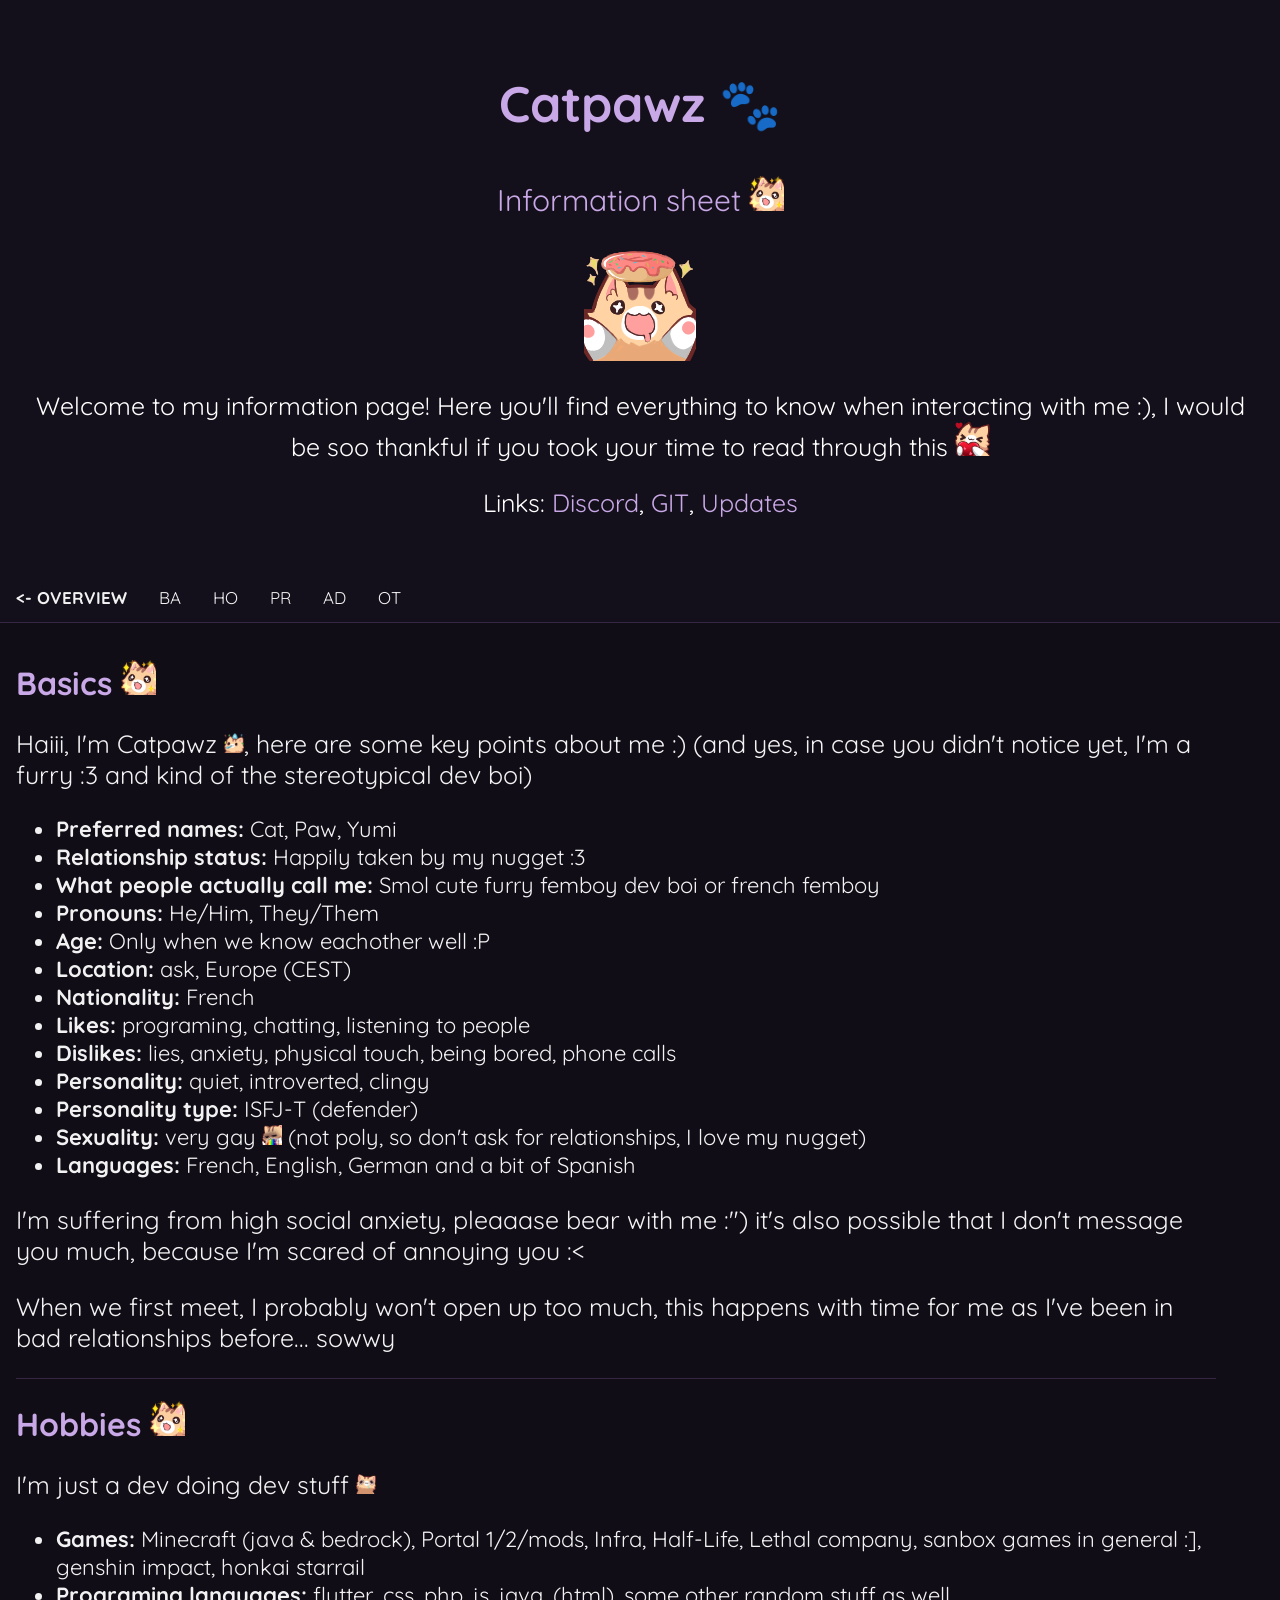
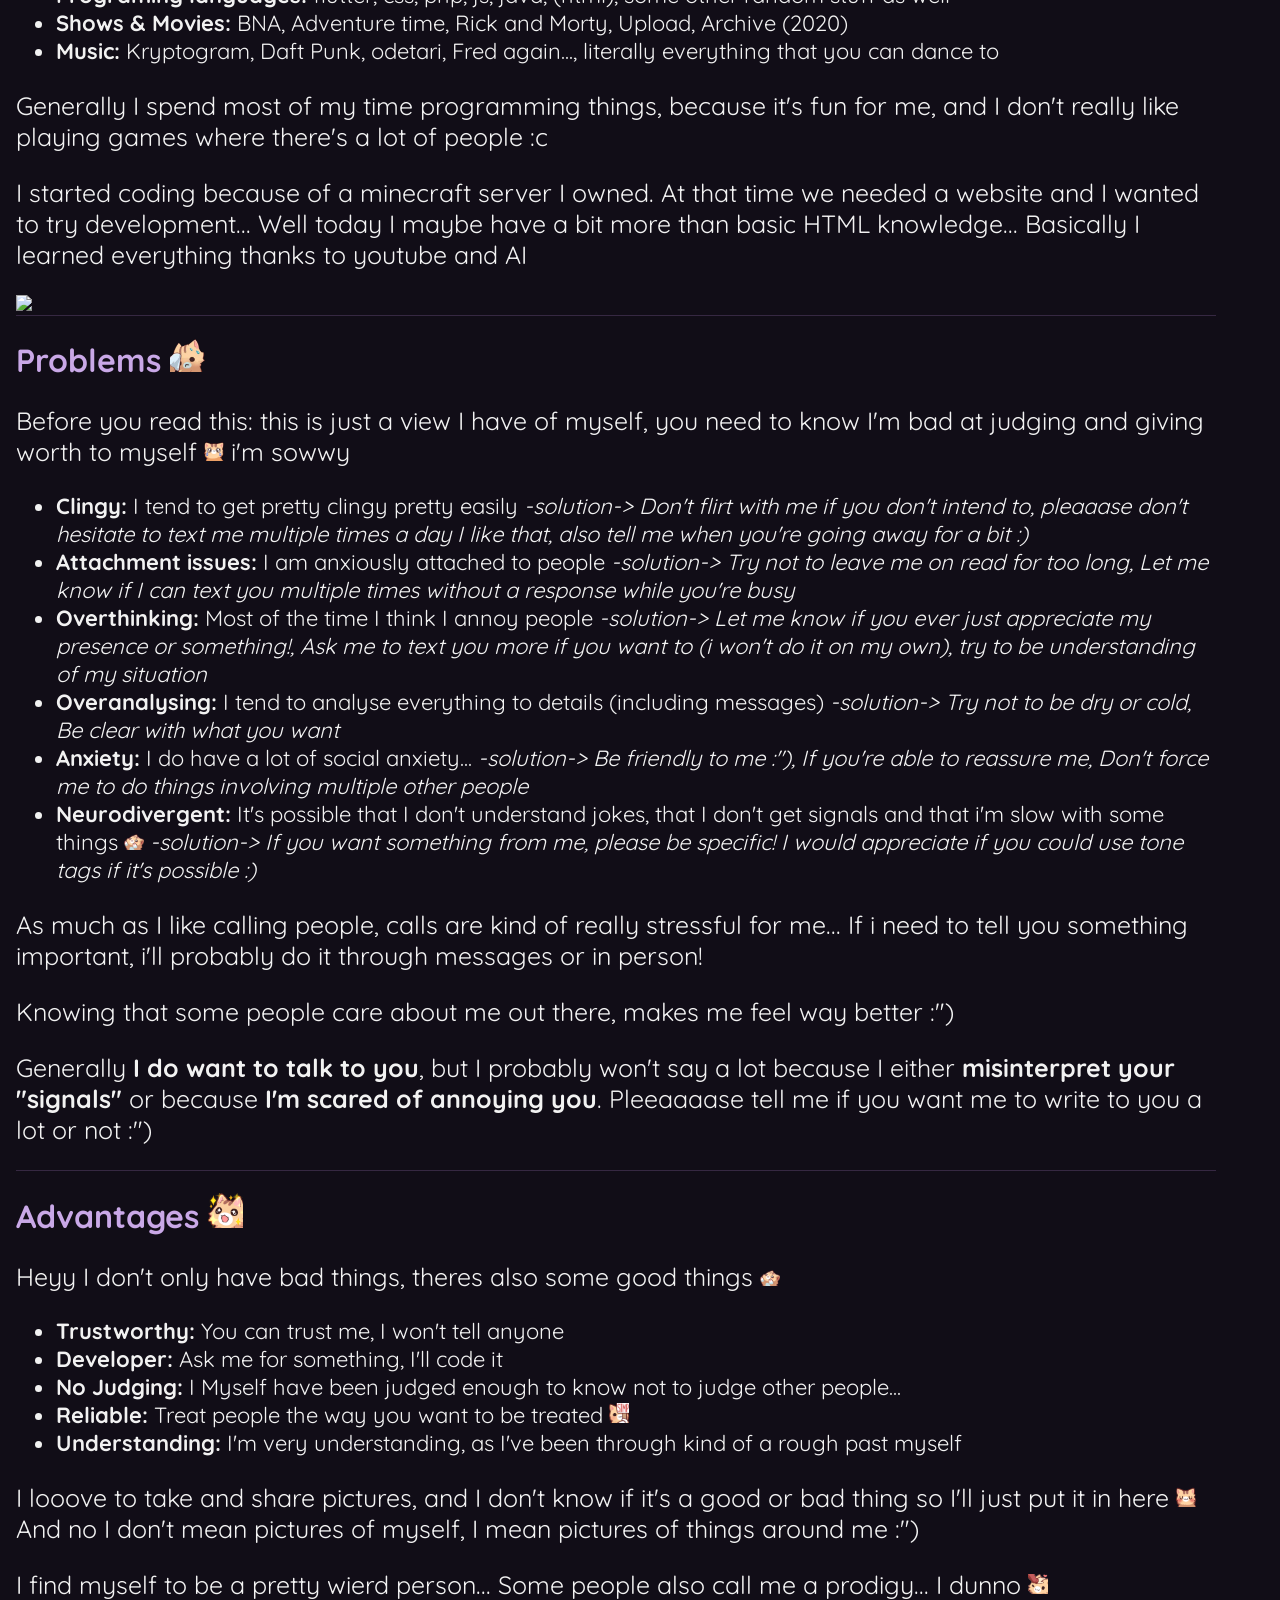
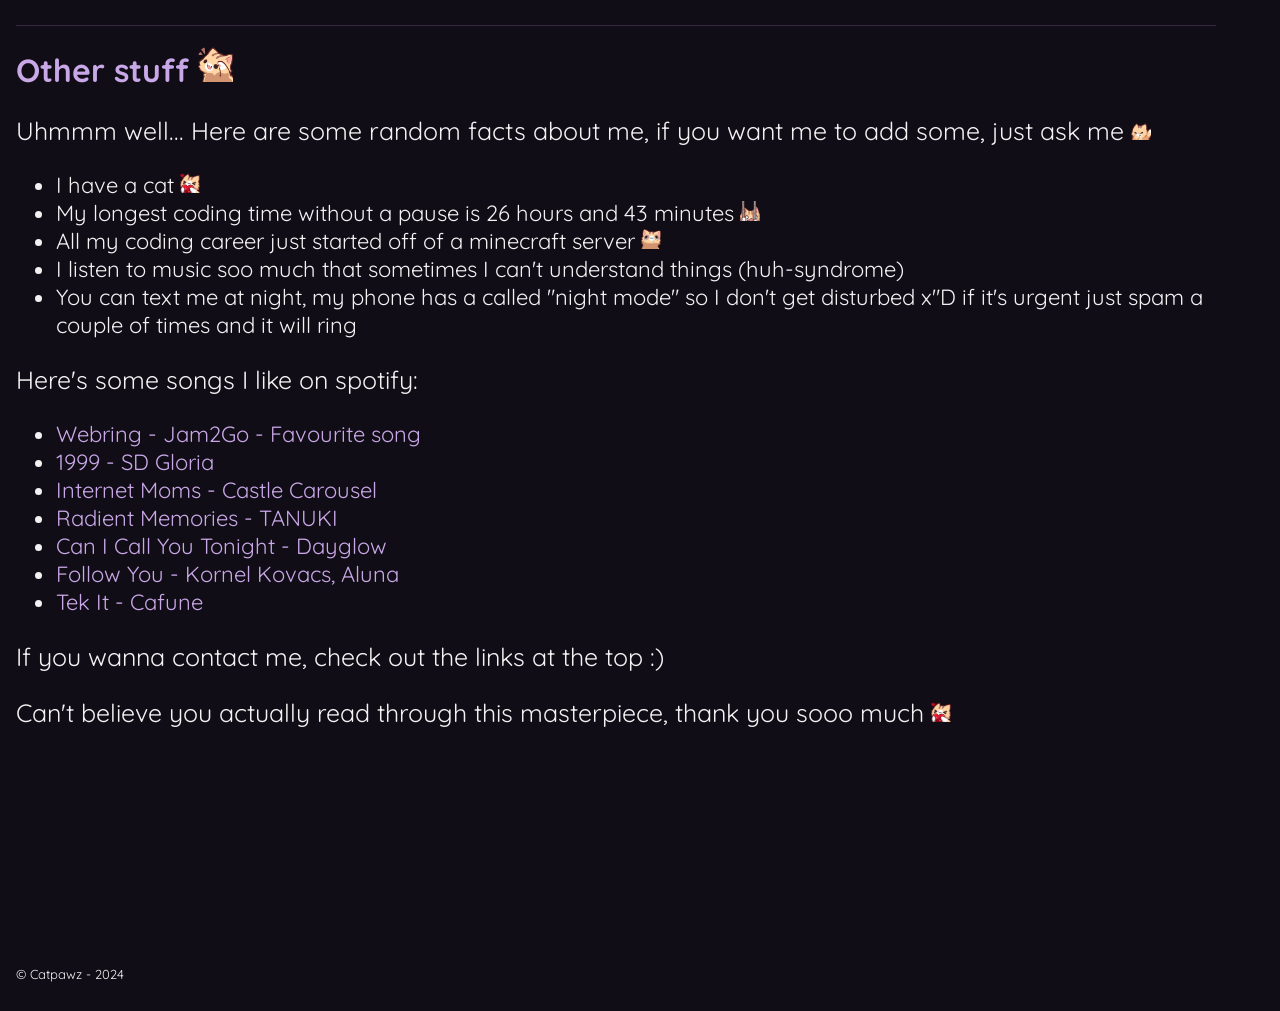
==== info/index.html @ c78742c1 "Updated Ko-FI links so that the donations work again" ====
<!--
                                                                                            
  ,ad8888ba,                                                                                
 d8"'    `"8b                ,d                                                             
d8'                          88                                                             
88             ,adPPYYba,  MM88MMM  8b,dPPYba,   ,adPPYYba,  8b      db      d8  888888888  
88             ""     `Y8    88     88P'    "8a  ""     `Y8  `8b    d88b    d8'       a8P"  
Y8,            ,adPPPPP88    88     88       d8  ,adPPPPP88   `8b  d8'`8b  d8'     ,d8P'    
 Y8a.    .a8P  88,    ,88    88,    88b,   ,a8"  88,    ,88    `8bd8'  `8bd8'    ,d8"       
  `"Y8888Y"'   `"8bbdP"Y8    "Y888  88`YbbdP"'   `"8bbdP"Y8      YP      YP      888888888  
                                    88                                                      
                                    88          

⠀⠀⠀⠀⠀⠀⠀⠙⣿⣷⣄⠀⠀⠀⠀⠀⠀⠀⠀⠀⠀⠀⠀⠀⠀⠀⠀⠀⠀⠀⠀⠀⠀⠀⠀⠀⠀⠀⠀⠀⠀⠀
⠀⠀⠀⠀⠀⠀⠀⠀⢺⣿⣿⡆⠀⠀⠀⠀⠀⠀⡀⠀⠀⠀⠀⠀⠀⠀⠀⠀⠀⠀⠀⠀⠀⠀⠀⠀⠀⠀⠀⠀⠀⠀
⠀⠀⠀⠀⠀⠀⠀⠀⢸⣿⣿⡇⠀⠀⠀⠀⠀⠀⣾⢡⠀⠀⠀⠀⠀⠀⠀⠀⠀⠀⠀⢢⡀⠀⠀⠀⠀⠀⠀⠀⠀⠀
⠀⠀⠀⠀⠀⠀⠀⠀⠈⣿⣿⣷⡦⠀⠀⠀⠀⢰⣿⣿⣷⠀⠀⠀⠀⠀⠀⠀⠀⠃⣠⣾⡇⠀⠀⠀⠀⠀⠀⠀⠀⠀ MROWWWWWWWWWWWWWWWWWw
⠀⠀⠀⠀⠀⠀⠀⠀⠀⢻⣿⣿⣿⣆⠀⠀⠀⣾⣿⣿⣿⣷⠄⠀⠰⠤⣀⠀⠀⣴⣿⣿⡇⠀⠀⠀⠀⠀⠀⠀⠀⠀
⠀⠀⠀⠀⠀⠀⠀⠀⠃⢺⣿⣿⣿⣿⡄⠀⠀⣿⣿⢿⣿⣿⣦⣦⣦⣶⣼⣭⣼⣿⣿⣿⠇⠀⠀⠀⠀⠀⠀⠀⠀⠀
⠀⠀⠀⠀⠀⠀⠀⠀⠀⠈⢿⣿⣿⣿⣷⡆⠂⣿⣿⣞⣿⣿⣿⣿⣿⣿⣿⣿⣿⣿⣿⣿⡄⠀⠀⠀⠀⠀⠀⠀⠀⠀
⠀⠀⠀⠀⠀⠀⠀⠀⠀⠈⢙⣿⣿⣿⣿⣷⠸⣿⣿⣿⣿⣿⣿⠟⠻⣿⣿⣿⣿⡿⣿⣿⣷⠀⠀⠀⠀⠀⠀⠀⠀⠀
⠀⠀⠀⠀⠀⠀⠀⠀⠀⠀⠄⢿⣿⣿⣿⣿⡄⣿⣿⣿⣿⣿⣿⡀⢀⣿⣿⣿⣿⠀⢸⣿⣿⠅⠀⠀⠀⠀⠀⠀⠀⠀
⠀⠀⠀⠀⠀⠀⠀⠀⠀⠀⠀⠸⣿⣿⣿⣿⣇⣿⣿⣿⣿⣿⣿⣿⣿⣿⣿⣿⣿⣿⣿⣿⣿⠁⠀⠀⠀⠀⠀⠀⠀⠀
⠀⠀⠀⠀⠀⠀⠀⠀⠀⠀⠠⢐⣿⣿⣿⣿⣿⣿⣿⣿⣿⣿⣿⣿⣿⣿⣿⣿⣿⣿⣿⣿⡿⠀⠀⠀⠀⠀⠀⠀⠀⠀
⠀⠀⠀⠀⠀⠀⠀⠀⠀⣀⣤⣿⣿⣿⣿⣿⣿⣿⣿⣿⣿⣿⣿⣿⣿⣿⣿⣿⣿⣿⣿⠟⠁⠀⠀⠀⠀⠀⠀⠀⠀⠀
⠀⠀⠀⠀⠀⠀⠀⢀⣴⣾⣿⣿⣿⣿⣿⣿⣿⣿⣿⣿⣿⣿⣿⣿⣿⣿⣿⣿⣿⣿⣿⠀⠀⠀⠀⠀⠀⠀⠀⠀⠀⠀
⠀⠀⠀⠀⠀⡀⣠⣾⣾⣿⣿⣿⣿⣿⣿⣿⣿⣿⣿⣿⣿⣿⣿⣿⣿⣿⣿⣿⣿⣿⣿⡔⠀⠀⠀⠀⠀⠀⠀⠀⠀⠀
⠀⠀⠀⠀⠀⢁⣿⣿⣿⣿⣿⣿⣿⣿⣿⣿⣿⣿⣿⣿⣿⣿⣿⣿⣿⣿⣿⣿⣿⣿⣿⣿⣄⠀⠀⠀⠀⠀⠀⠀⠀⠀
⠀⠀⠀⠀⠠⢸⣿⣿⣿⣿⣿⣿⣿⣿⣿⣿⣿⣿⣿⣿⣿⣿⣿⣿⣿⣿⣿⣿⣿⣿⣿⣿⣿⣄⠀⠀⠀⠀⠀⠀⠀⠀
⠀⠀⠀⠀⣀⣶⣿⣿⣿⣿⣿⣿⣿⣿⣿⣿⣿⣿⣿⣿⣿⣿⣿⣿⣿⣿⣿⣿⣿⣿⣿⣿⣿⣿⡄⠀⠀⠀⠀⠀⠀⠀
⠀⠀⠀⠀⣻⣿⣿⣿⣿⣿⡟⠋⠙⣿⣿⣿⣿⣿⣿⣿⣿⣿⣿⣿⣿⣿⡿⠙⢿⣿⣿⣿⣿⣿⣿⣄⠀⠀⠀⠀⠀⠀
⠀⠀⠀⣿⣿⣿⣿⣿⡿⠋⠀⠀⠀⢿⣿⣿⣿⣿⣿⣿⠿⢿⡿⠛⠋⠁⠀⠀⠈⠻⣿⣿⣿⣿⣿⣿⣅⠀⠀⠀⠀⠀
⠀⠀⠀⣿⣿⣿⣿⡟⠃⠀⠀⠀⠀⢸⣿⣿⣿⣿⣿⣿⡄⠀⠀⠀⠀⠀⠀⠀⠀⠀⠙⢻⣿⣿⣿⣿⣿⣤⡀⠀⠀⠀
⠀⠜⢠⣿⣿⣿⣿⠀⠀⠀⠀⠀⠀⠀⢿⣿⣿⣿⣿⣿⣗⠀⠀⠀⠀⠀⠀⠀⠀⠀⠀⠀⢻⣿⣿⣿⣿⣿⣦⠄⣠⠀
⠠⢸⣿⣿⣿⣿⣿⠀⠀⠀⠀⠀⠀⠀⢸⣿⣿⣿⣿⣿⣿⢀⠀⠀⠀⠀⠀⠀⠀⠀⠀⠀⠀⠘⣿⣿⣿⣿⣿⣿⣿⣿
⠀⠛⣿⣿⣿⡿⠏⠀⠀⠀⠀⠀⠀⢳⣾⣿⣿⣿⣿⣿⣿⡶⠀⠀⠀⠀⠀⠀⠀⠀⠀⠀⠀⠀⠀⣿⣿⣿⣿⣿⣿⣿
⠀⢨⠀⠉⠉⠀⠀⠀⠀⠀⠀⠀⠀⠙⣿⣿⡿⡿⠿⠛⠙⠁⠀⠀⠀⠀⠀⠀⠀⠀⠀⠀⠀⠀⠀⠹⠏⠉⠻⠿⠟⠁
⠀⠀⠀⠀⠀⠀⠀⠀⠀⠀⠀⠀⠀⠀⠀⠈⠀⠀⠀⠀⠀⠀⠀⠀⠀⠀⠀⠀⠀⠀⠀⠀⠀⠀⠀⠀⠀⠀⠀⠀⠀⠀              
            CODED WITH LOVE AND A LOT OF TIME FROM CATPAWZ
            
-->
<!DOCTYPE html>
<html lang="en">

<head>
    <title>Catpawz | INFO</title>
    <link rel="preconnect" href="https://fonts.googleapis.com">
    <link rel="preconnect" href="https://fonts.gstatic.com" crossorigin>
    <link href="https://fonts.googleapis.com/css2?family=Quicksand:wght@300..700&display=swap" rel="stylesheet">
    <link rel="stylesheet" href="style.css" type="text/css">
    <link rel="icon" href="nekopack/neko_donut.png">
    <meta charset="utf-8">
    <meta name="viewport" content="width=device-width, initial-scale=1.0">

    <meta name="description"
    content="Welcome to my information page! Here you'll find everything to know when interacting
    with me :)">
    <meta name="author" content="Catpawz">
    <meta content="#A443D1" data-react-helmet="true" name="theme-color">
    <meta property="og:image" content="https://info.catpawz.eu/nekopack/neko_donut.png">
  
</head>

<body>
    <div class="header">
        <h2 style="font-size: 50px;color: #c9a8e7;">Catpawz 🐾</h2>
        <p style="font-size: 30px;color: #c9a8e7;">Information sheet <img class="emoji2" src="nekopack/neko_whoah.png"/></p>
        <img src="nekopack/neko_donut.png"/>
        <p style="font-size: 25px;">Welcome to my information page! Here you'll find everything to know when interacting with me :), I would be soo thankful if you took your time to read through this <img class="emoji2" src="nekopack/neko_love.png"/></p>
            <p>Links: <a href="https://discord.com/users/852891077097947156" target="_blank">Discord</a>,  <a href="https://github.com/catpawzz/Profiles" target="_blank">GIT</a>, <a
                href="https://t.me/catpawz_updates" target="_blank">Updates</a></p>
    </div>

    <div id="navbar">
        <a href="https://catpawz.eu"><b><- OVERVIEW</b></a>
        <a href="#basics">BA</a>
        <a href="#hobbies">HO</a>
        <a href="#problems">PR</a>
        <a href="#advantages">AD</a>
        <a href="#other">OT</a>
    </div>

    <div class="content">
        <div class="container bbottom animate__animated animate__fadeIn" id="basics">
            <h1>Basics <img class="emoji2" src="nekopack/neko_whoah.png"/></h1>
            <p>Haiii, I'm Catpawz <img class="emoji" src="nekopack/neko_party.png"/>, here are some key points about me :) (and yes, in case you didn't notice yet, I'm a furry :3 and kind of the stereotypical dev boi)</p>
            <ul>
                <li><b>Preferred names:</b> Cat, Paw, Yumi</li>
                <li><b>Relationship status:</b> Happily taken by my nugget :3</li>
                <li><b>What people actually call me:</b> Smol cute furry femboy dev boi or french femboy</li>
                <li><b>Pronouns:</b> He/Him, They/Them</li>
                <li><b>Age:</b> Only when we know eachother well :P</li>
                <li><b>Location:</b> ask, Europe (CEST)</li>
                <li><b>Nationality:</b> French</li>
                <li><b>Likes:</b> programing, chatting, listening
                    to people</li>
                <li><b>Dislikes:</b> lies, anxiety, physical touch, being bored, phone calls</li>
                <li><b>Personality: </b>quiet, introverted, clingy</li>
                <li><b>Personality type: </b>ISFJ-T (defender)</li>
                <li><b>Sexuality:</b> very gay <img class="emoji" src="nekopack/neko_gay.png"/> (not poly, so don't ask for relationships, I love my nugget)</li>
                <li><b>Languages: </b>French, English, German and a bit of Spanish</li>
            </ul>
            <p>I'm suffering from high social anxiety, pleaaase bear with me :") it's also possible that I don't message
                you much, because I'm scared of annoying you :< </p>
            <p>When we first meet, I probably won't open up too much, this happens with time for me as I've been in bad relationships before... sowwy</p>
        </div>

        <div class="container bbottom animate__animated animate__fadeIn" id="hobbies">
            <h1>Hobbies <img class="emoji2" src="nekopack/neko_whoah.png"/></h1>
            <p>I'm just a dev doing dev stuff <img class="emoji" src="nekopack/neko_bobo.png"/></p>
            <ul>
                <li><b>Games:</b> Minecraft (java & bedrock), Portal 1/2/mods, Infra, Half-Life, Lethal company, sanbox games in general :], genshin impact, honkai starrail</li>
                <li><b>Programing languages:</b> flutter, css, php, js, java, (html), some other random stuff as well</li>
                <li><b>Shows & Movies:</b> BNA, Adventure time, Rick and Morty, Upload, Archive (2020)</li>
                <li><b>Music:</b> Kryptogram, Daft Punk, odetari, Fred again..., literally everything that you can dance to</li>
            </ul>
            <p>Generally I spend most of my time programming things, because it's fun for me, and I don't really like playing games where there's a lot of people :c</p>
            <p>I started coding because of a minecraft server I owned. At that time we needed a website and I wanted to try development... Well today I maybe have a bit more than basic HTML knowledge... Basically I learned everything thanks to youtube and AI</p>
            <img style="height: 400px;" src="https://github-readme-stats.vercel.app/api/wakatime?username=yumi&api_domain=wakapi.dynapaw.eu&bg_color=110d17&title_color=c9a8e7&icon_color=2F855A&text_color=ffffff&custom_title=Catpawz%20%20programing%20%20stats">
        </div>

        <div class="container bbottom animate__animated animate__fadeIn" id="problems">
            <h1>Problems <img class="emoji2" src="nekopack/neko_stress.png"/></h1>
            <p>Before you read this: this is just a view I have of myself, you need to know I'm bad at judging and giving worth to myself  <img class="emoji" src="nekopack/neko_cry.png"/> i'm sowwy </p>
            <ul class="biglist">
                <li><b>Clingy:</b> I tend to get pretty clingy pretty easily <i>-solution-> Don't flirt with me if you don't intend to, pleaaase don't hesitate to text me multiple times a day I like that, also tell me when you're going away for a bit :)</i></li>
                <li><b>Attachment issues:</b> I am anxiously attached to people <i>-solution-> Try not to leave me on read for too long, Let me know if I can text you multiple times without a response while you're busy</i></li>
                <li><b>Overthinking:</b> Most of the time I think I annoy people <i>-solution-> Let me know if you ever just appreciate my presence or something!, Ask me to text you more if you want to (i won't do it on my own), try to be understanding of my situation</i></li>
                <li><b>Overanalysing:</b> I tend to analyse everything to details (including messages) <i>-solution-> Try not to be dry or cold, Be clear with what you want</i></li>
                <li><b>Anxiety:</b> I do have a lot of social anxiety... <i>-solution-> Be friendly to me :"), If you're able to reassure me, Don't force me to do things involving multiple other people</i></li>
                <li><b>Neurodivergent:</b> It's possible that I don't understand jokes, that I don't get signals and that i'm slow with some things <img class="emoji" src="nekopack/neko_hug.png"/> <i>-solution-> If you want something from me, please be specific! I would appreciate if you could use tone tags if it's possible :)</i></li>
            </ul>
            <p>As much as I like calling people, calls are kind of really stressful for me... If i need to tell you something important, i'll probably do it through messages or in person!</p>
            <p>Knowing that some people care about me out there, makes me feel way better :")</p>
            <p>Generally <b>I do want to talk to you</b>, but I probably won't say a lot because I either <b>misinterpret your "signals"</b> or because <b>I'm scared of annoying you</b>. Pleeaaaase tell me if you want me to write to you a lot or not :")</p>
        </div>

        <div class="container bbottom animate__animated animate__fadeIn" id="advantages">
            <h1>Advantages <img class="emoji2" src="nekopack/neko_whoah.png"/></h1>
            <p>Heyy I don't only have bad things, theres also some good things <img class="emoji" src="nekopack/neko_hug.png"/></p>
            <ul>
                <li><b>Trustworthy:</b> You can trust me, I won't tell anyone</li>
                <li><b>Developer:</b> Ask me for something, I'll code it</li>
                <li><b>No Judging:</b> I Myself have been judged enough to know not to judge other people...</li>
                <li><b>Reliable:</b> Treat people the way you want to be treated <img class="emoji" src="nekopack/neko_simp.png"/></li>
                <li><b>Understanding:</b> I'm very understanding, as I've been through kind of a rough past myself</li>
            </ul>
            <p>I looove to take and share pictures, and I don't know if it's a good or bad thing so I'll just put it in here <img class="emoji" src="nekopack/neko_uwu.png"/> And no I don't mean pictures of myself, I mean pictures of things around me :")</p>
            <p>I find myself to be a pretty wierd person... Some people also call me a prodigy... I dunno <img class="emoji" src="nekopack/neko_pat.png"/></p>
        </div>

        <div class="container animate__animated animate__fadeIn" id="other">
            <h1>Other stuff <img class="emoji2" src="nekopack/neko_hello.png"/></h1>
            <p>Uhmmm well... Here are some random facts about me, if you want me to add some, just ask me <img class="emoji" src="nekopack/neko_dab.png"/></p>
            <ul>
                <li>I have a cat <img class="emoji" src="nekopack/neko_love.png"/></li>
                <li>My longest coding time without a pause is 26 hours and 43 minutes <img class="emoji" src="nekopack/neko_prison.png"/></li>
                <li>All my coding career just started off of a minecraft server <img class="emoji" src="nekopack/neko_bobo.png"/></li>
                <li>I listen to music soo much that sometimes I can't understand things (huh-syndrome)</li>
                <li>You can text me at night, my phone has a called "night mode" so I don't get disturbed x"D if it's urgent just spam a couple of times and it will ring</li>
            </ul>
            <p>Here's some songs I like on spotify:</p>
            <ul>
                <li><a href="https://open.spotify.com/track/7LuHZYbyxqi7HYNCPKqCWb?si=131e0ff5d25542c8" target="_blank">Webring - Jam2Go - Favourite song</a></li>
                <li><a href="https://open.spotify.com/track/2cX4WbizZsfLGk5FSxkCBb?si=008271974b3e42fd" target="_blank">1999 - SD Gloria</a></li>
                <li><a href="https://open.spotify.com/track/3JpP4DNKOdCUxPJWxqi2df?si=f3d6bd273bc348fd" target="_blank">Internet Moms - Castle Carousel</a></li>
                <li><a href="https://open.spotify.com/track/4F6gMvhls0kVKt4tV6egkZ?si=aa62373864224ea7" target="_blank">Radient Memories - TANUKI</a></li>
                <li><a href="https://open.spotify.com/track/61OJxhoY3Ix50rYVKo8zRK?si=034edcfc5acf430d" target="_blank">Can I Call You Tonight - Dayglow</a></li>
                <li><a href="https://open.spotify.com/track/1bQVcgCiYPVqoYEc4JVJli?si=d2e969b1ef8d424c" target="_blank">Follow You - Kornel Kovacs, Aluna</a></li>
                <li><a href="https://open.spotify.com/track/751srcHf5tUqcEa9pRCQwP?si=eed56d3d37cc4e87" target="_blank">Tek It - Cafune</a></li>
            </ul>
            <p>If you wanna contact me, check out the links at the top :)</p>
            <p>Can't believe you actually read through this masterpiece, thank you sooo much <img class="emoji" src="nekopack/neko_love.png"/></p>
        </div>

        <div class="space"></div>
        <p style="font-size: 13px;">© Catpawz - 2024</p>
    </div>
</body>
<script src='https://storage.ko-fi.com/cdn/scripts/overlay-widget.js'></script>
<script>
  kofiWidgetOverlay.draw('french_femboi', {
    'type': 'floating-chat',
    'floating-chat.donateButton.text': 'Support me',
    'floating-chat.donateButton.background-color': '#794bc4',
    'floating-chat.donateButton.text-color': '#fff'
  });
</script>
<script>
    window.onscroll = function () { myFunction() };

    var navbar = document.getElementById("navbar");
    var sticky = navbar.offsetTop;

    function myFunction() {
        if (window.pageYOffset >= sticky) {
            navbar.classList.add("sticky")
        } else {
            navbar.classList.remove("sticky");
        }
    }
</script>

</html>
---- info/style.css ----
body {
    background-color: #110d17;
    font-family: Quicksand, monospace;
    margin: 0px;
    padding: 0px;
    color: #f2f2f2;
}

.header {
    background-color: #14101b;
    padding: 30px;
    text-align: center;
    color: #fff;
  }
  
  #navbar {
    overflow: hidden;
    background-color: #14101b;
    border-bottom: 1px solid #362842;
  }
  
  #navbar a {
    float: left;
    display: block;
    color: #f2f2f2;
    text-align: center;
    padding: 14px 16px;
    text-decoration: none;
    font-size: 17px;
    transition: 0.5s;
  }
  
  #navbar a:hover {
    background-color: #522b5c;
    color: white;
    transition: 0.5s;
  }
  
  #navbar a.active {
    background-color: #522b5c;
    color: white;
    transition: 0.5s;
  }
  
  .content {
    padding: 16px;
  }
  
  .sticky {
    position: fixed;
    top: 0;
    width: 100%;
  }
  
  .sticky + .content {
    padding-top: 60px;
  }

  ::-moz-selection { /* Code for Firefox */
    color: #d494f8;
    background: #2d2038
    }
    
    ::selection {
      color: #d494f8;
      background: #2d2038
    }

    p {
        font-size: 25px;
    }

    h1,h2,h3,h4,h5,h6 {
        color: #c9a8e7;
    }

    li {
        font-size: 22px;
    }

    .container {
        max-width: 1200px;
    }

    .bbottom {
        border-bottom: 1px solid #362842;
    }

    .emoji{
        max-height: 20px;
    }

    .emoji2{
        max-height: 35px;
    }

    .space {
        height: 200px;
    }

    a{
        text-decoration: none;
        color: #c9a8e7;
        transition: 0.5s;
    }

    a:hover{
        text-decoration: none;
        color: #815aa5;
        transition: 0.5s;
    }

    li.biglist{
        margin: 5px;
    }
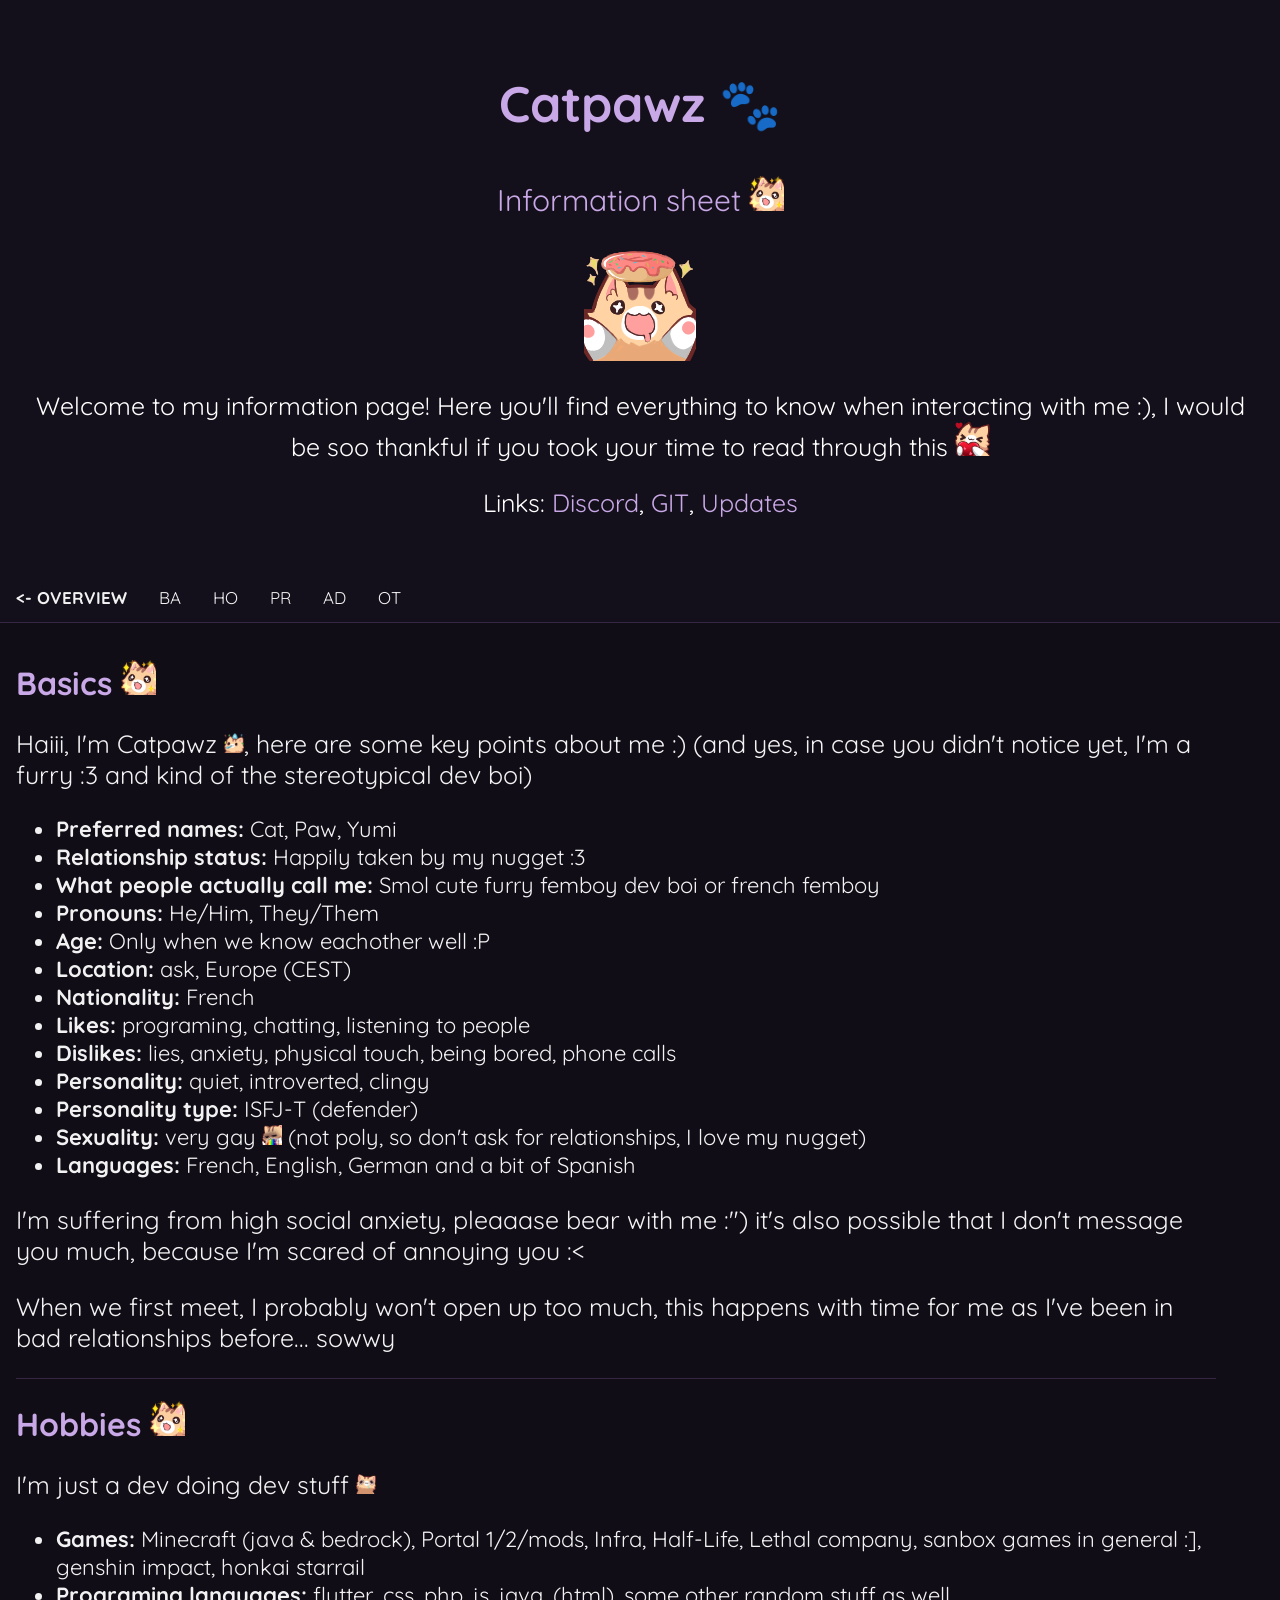
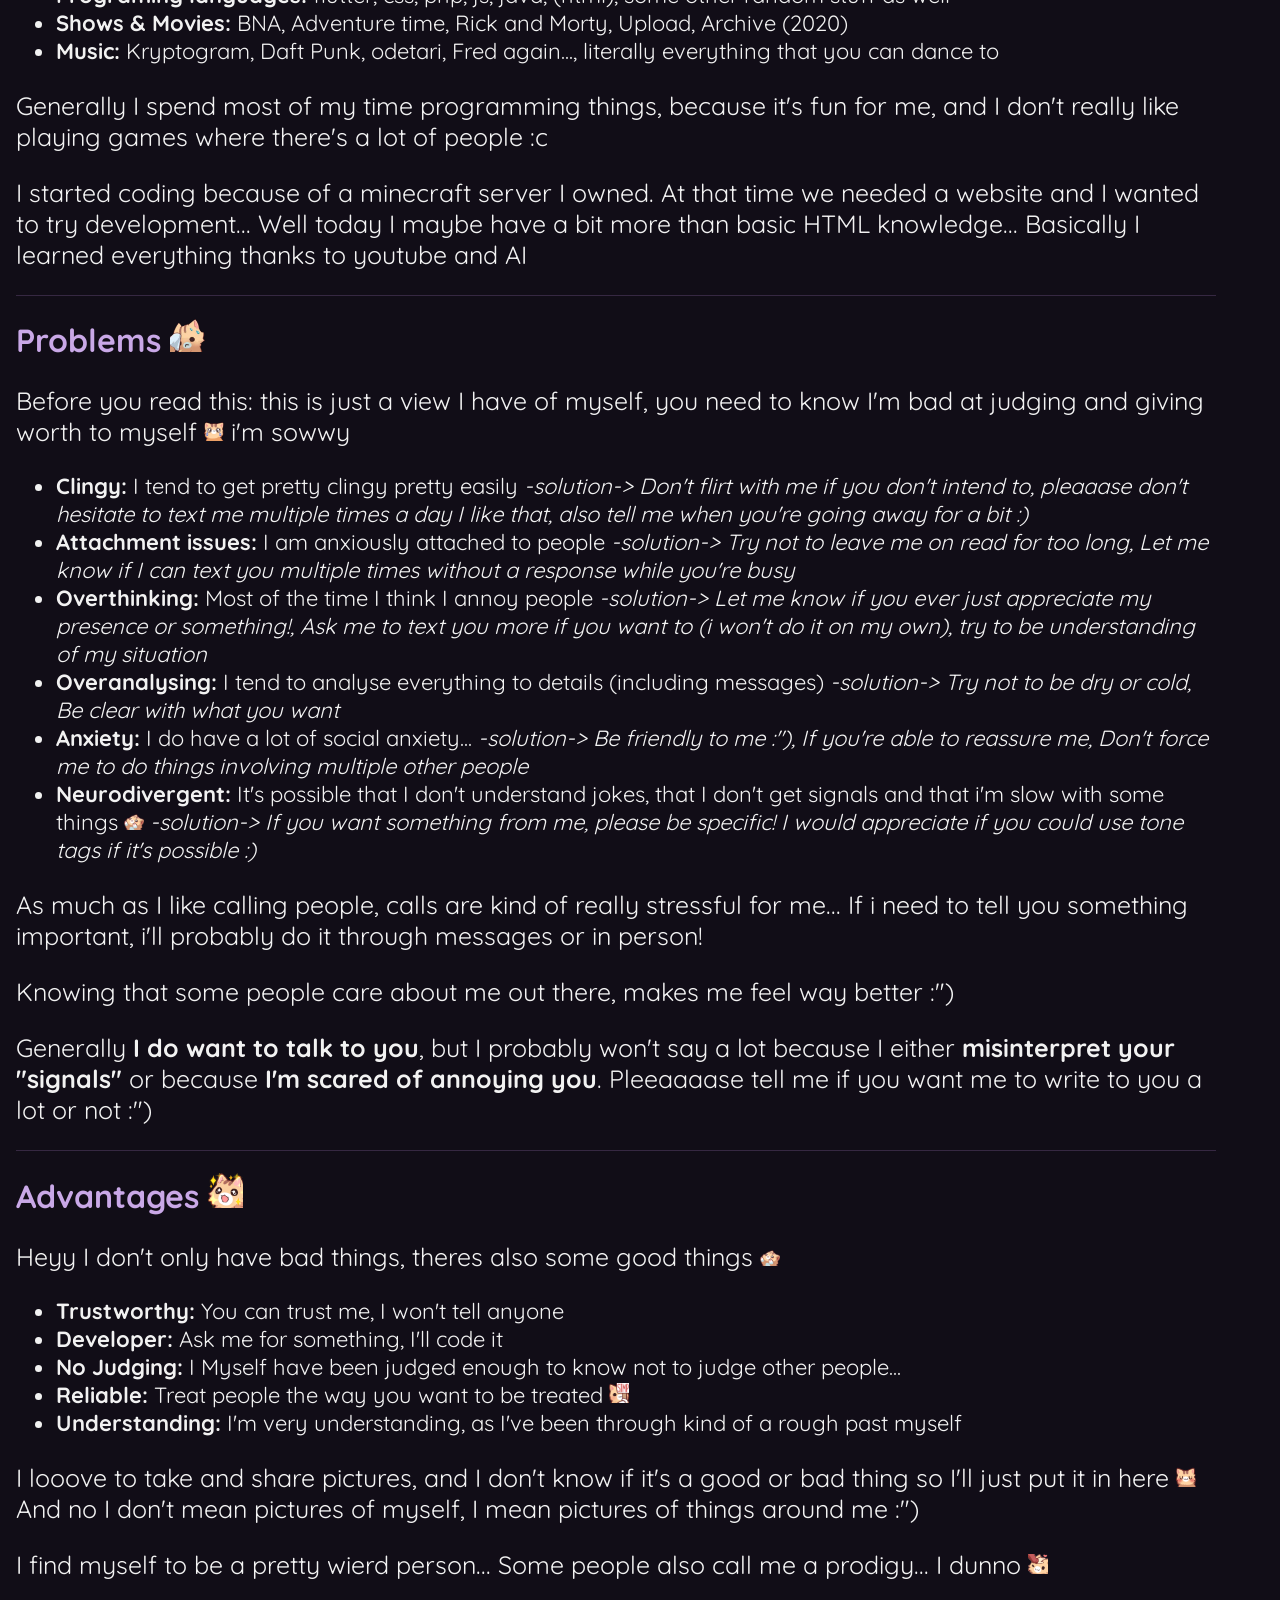
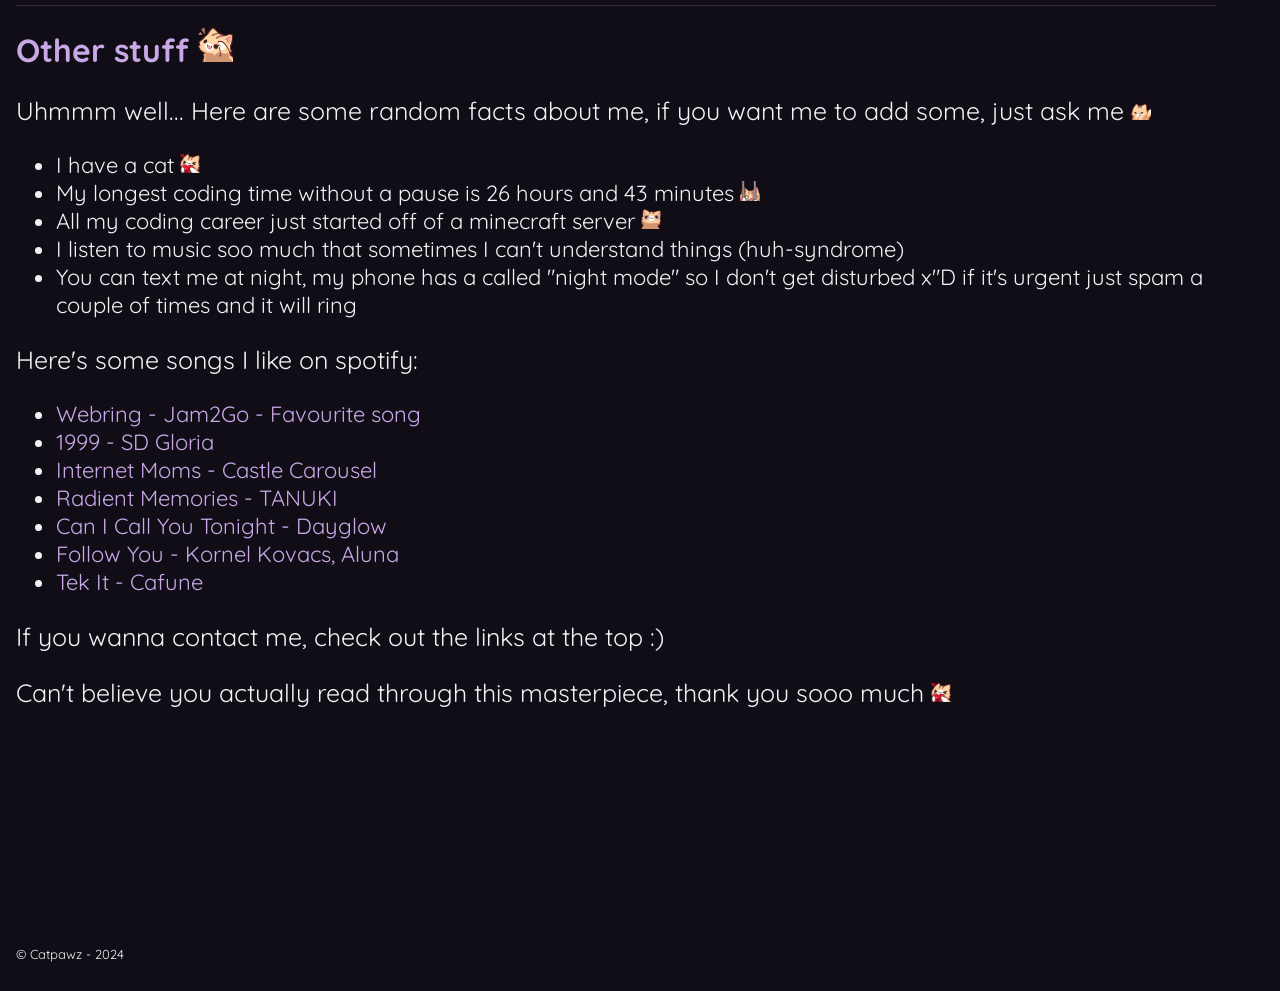
==== commit e6392c3f: "removed broken code and added timetracker exention files" ====
--- a/info/index.html
+++ b/info/index.html
@@ -57,7 +57,7 @@
     with me :)">
     <meta name="author" content="Catpawz">
     <meta content="#A443D1" data-react-helmet="true" name="theme-color">
-    <meta property="og:image" content="https://info.catpawz.eu/nekopack/neko_donut.png">
+    <meta property="og:image" content="nekopack/neko_donut.png">
   
 </head>
 
@@ -67,12 +67,12 @@
         <p style="font-size: 30px;color: #c9a8e7;">Information sheet <img class="emoji2" src="nekopack/neko_whoah.png"/></p>
         <img src="nekopack/neko_donut.png"/>
         <p style="font-size: 25px;">Welcome to my information page! Here you'll find everything to know when interacting with me :), I would be soo thankful if you took your time to read through this <img class="emoji2" src="nekopack/neko_love.png"/></p>
-            <p>Links: <a href="https://discord.com/users/852891077097947156" target="_blank">Discord</a>,  <a href="https://github.com/catpawzz/Profiles" target="_blank">GIT</a>, <a
-                href="https://t.me/catpawz_updates" target="_blank">Updates</a></p>
+            <p>Links: <a href="https://discord.com/users/852891077097947156" target="_blank">Discord</a>,  <a href="https://github.com/french-femboi/Profiles" target="_blank">GIT</a>, <a
+                href="https://github.com/french-femboi/Profiles/commits/main/" target="_blank">Updates</a></p>
     </div>
 
     <div id="navbar">
-        <a href="https://catpawz.eu"><b><- OVERVIEW</b></a>
+        <a href="https://french-femboi.eu"><b><- OVERVIEW</b></a>
         <a href="#basics">BA</a>
         <a href="#hobbies">HO</a>
         <a href="#problems">PR</a>
@@ -116,7 +116,6 @@
             </ul>
             <p>Generally I spend most of my time programming things, because it's fun for me, and I don't really like playing games where there's a lot of people :c</p>
             <p>I started coding because of a minecraft server I owned. At that time we needed a website and I wanted to try development... Well today I maybe have a bit more than basic HTML knowledge... Basically I learned everything thanks to youtube and AI</p>
-            <img style="height: 400px;" src="https://github-readme-stats.vercel.app/api/wakatime?username=yumi&api_domain=wakapi.dynapaw.eu&bg_color=110d17&title_color=c9a8e7&icon_color=2F855A&text_color=ffffff&custom_title=Catpawz%20%20programing%20%20stats">
         </div>
 
         <div class="container bbottom animate__animated animate__fadeIn" id="problems">
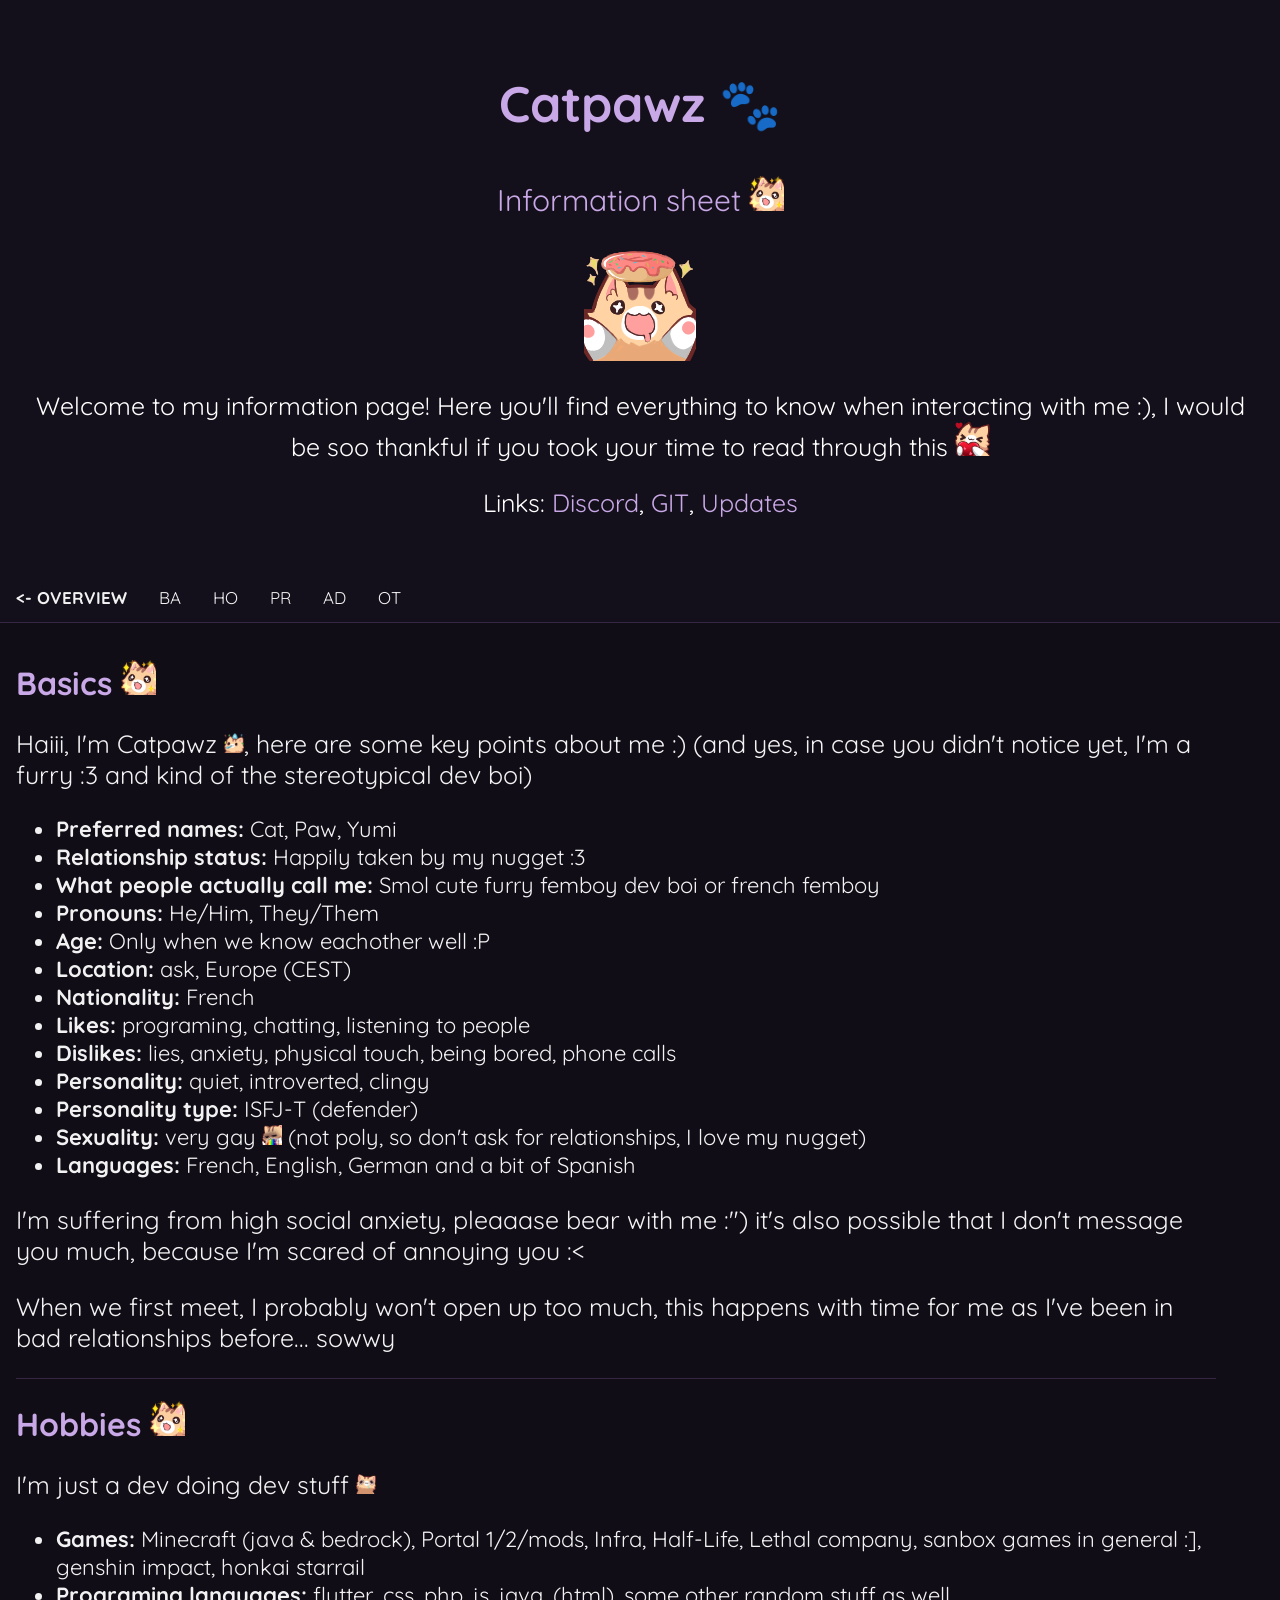
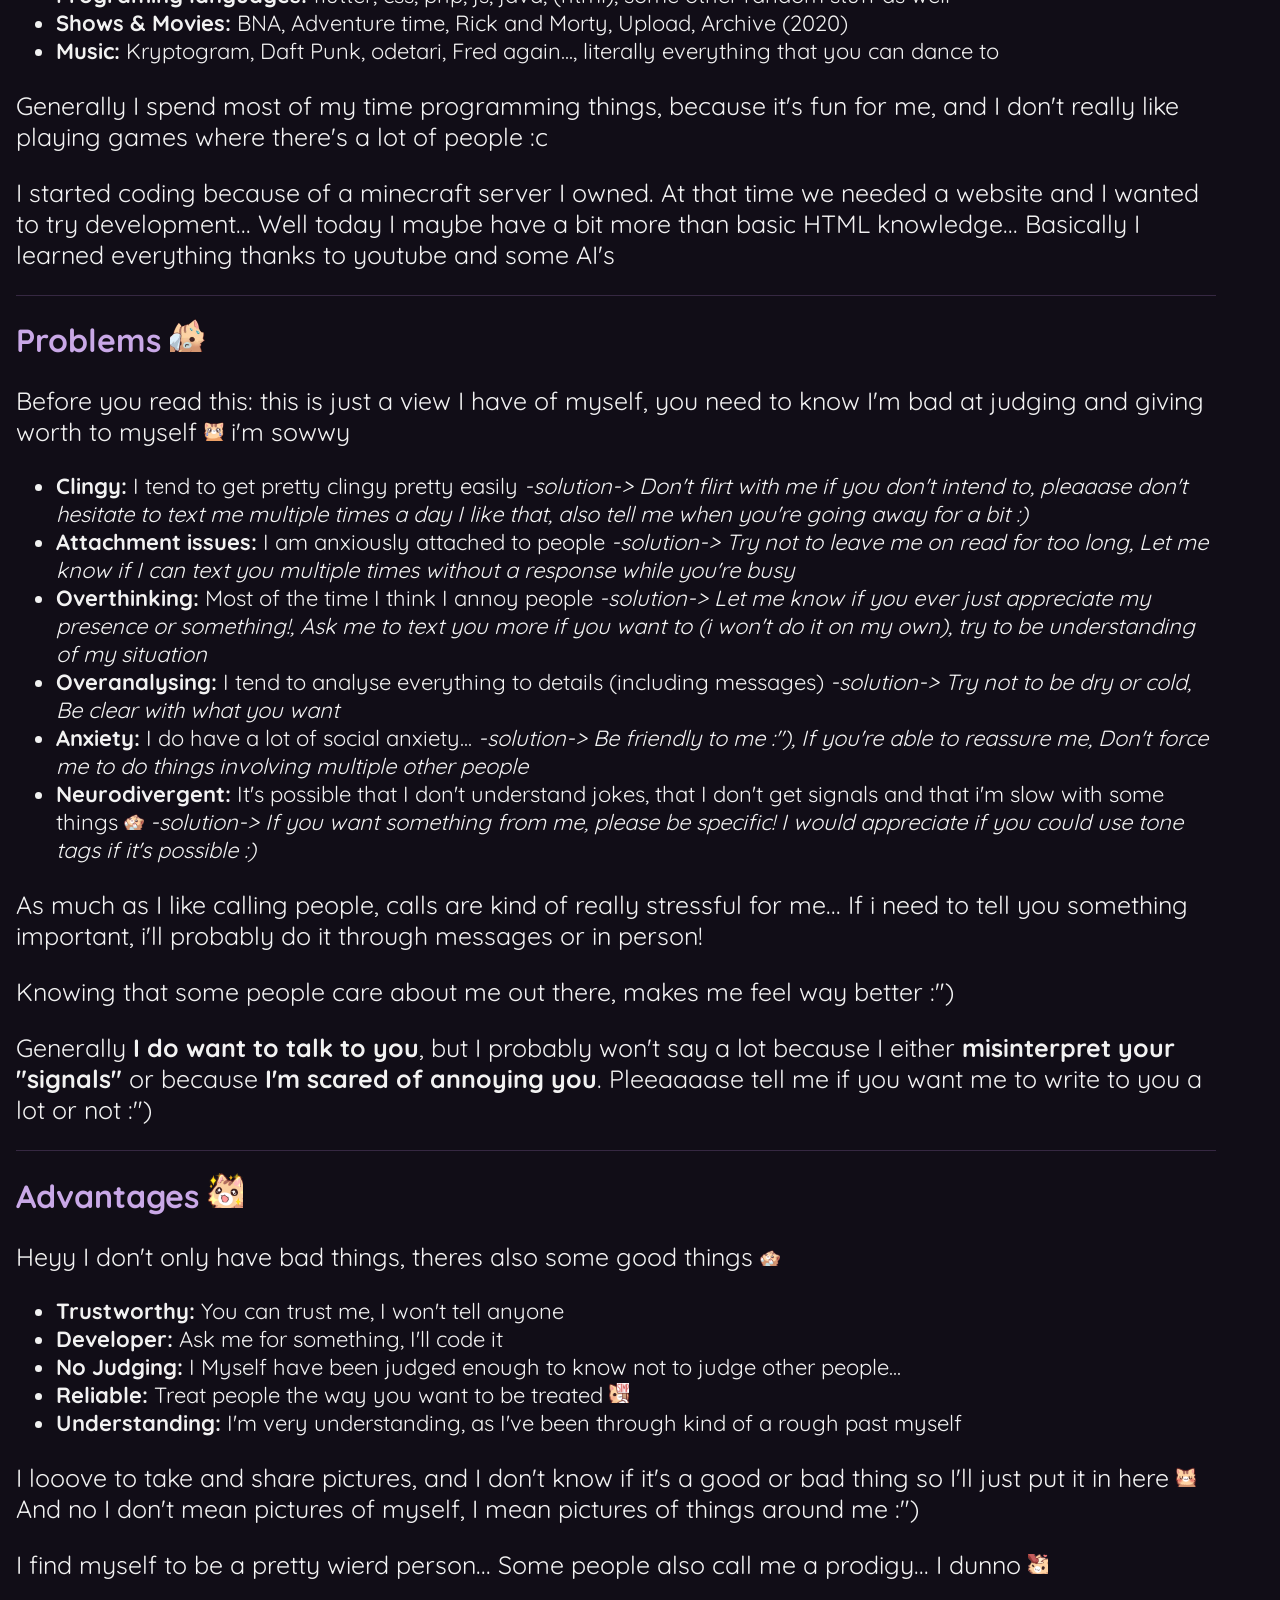
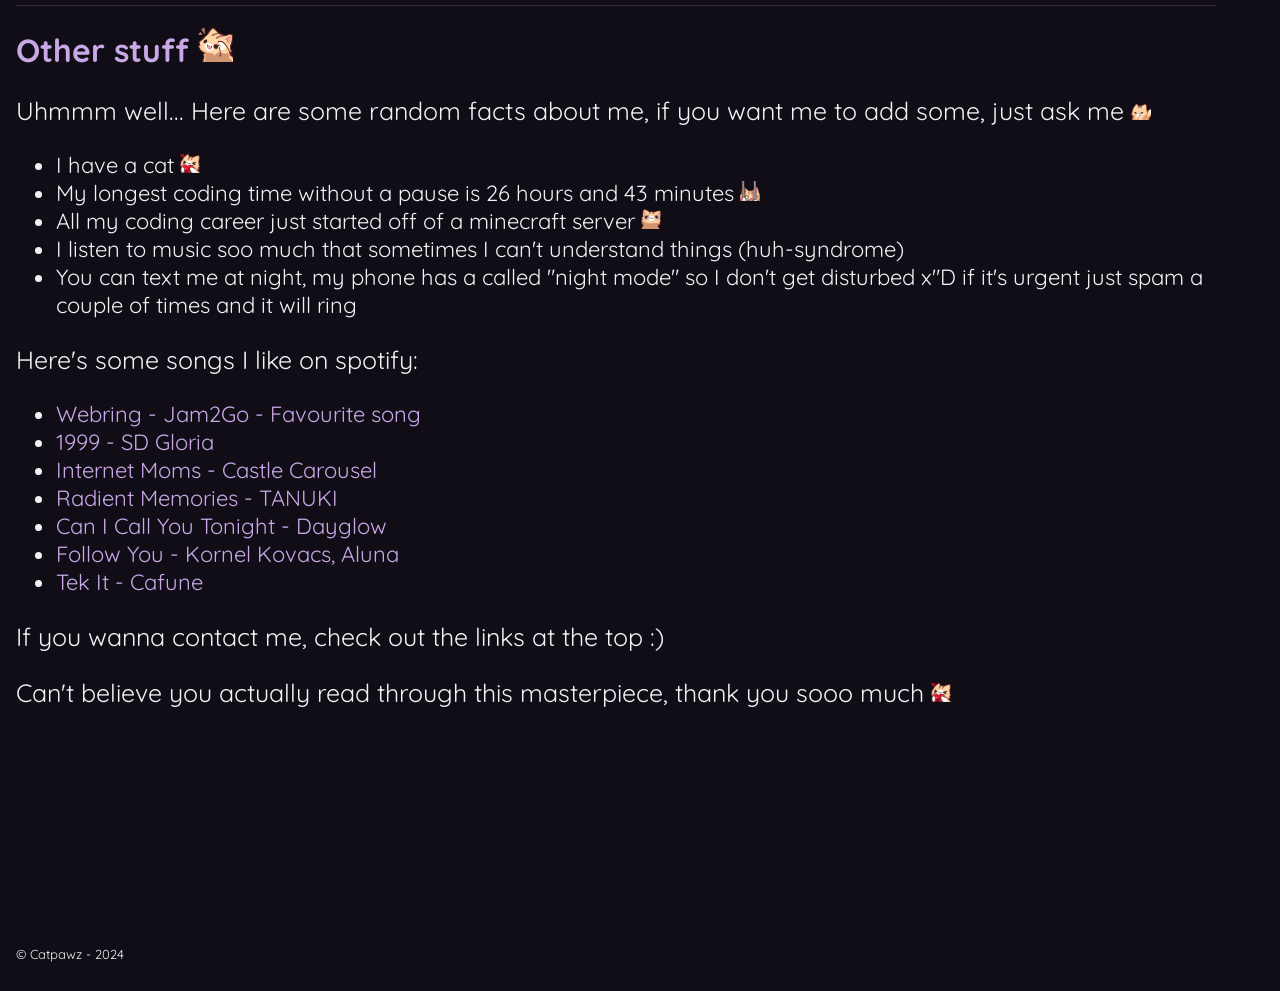
==== commit 1d93e064: "smol and simple change to test my signing key" ====
--- a/info/index.html
+++ b/info/index.html
@@ -115,7 +115,7 @@
                 <li><b>Music:</b> Kryptogram, Daft Punk, odetari, Fred again..., literally everything that you can dance to</li>
             </ul>
             <p>Generally I spend most of my time programming things, because it's fun for me, and I don't really like playing games where there's a lot of people :c</p>
-            <p>I started coding because of a minecraft server I owned. At that time we needed a website and I wanted to try development... Well today I maybe have a bit more than basic HTML knowledge... Basically I learned everything thanks to youtube and AI</p>
+            <p>I started coding because of a minecraft server I owned. At that time we needed a website and I wanted to try development... Well today I maybe have a bit more than basic HTML knowledge... Basically I learned everything thanks to youtube and some AI's</p>
         </div>
 
         <div class="container bbottom animate__animated animate__fadeIn" id="problems">
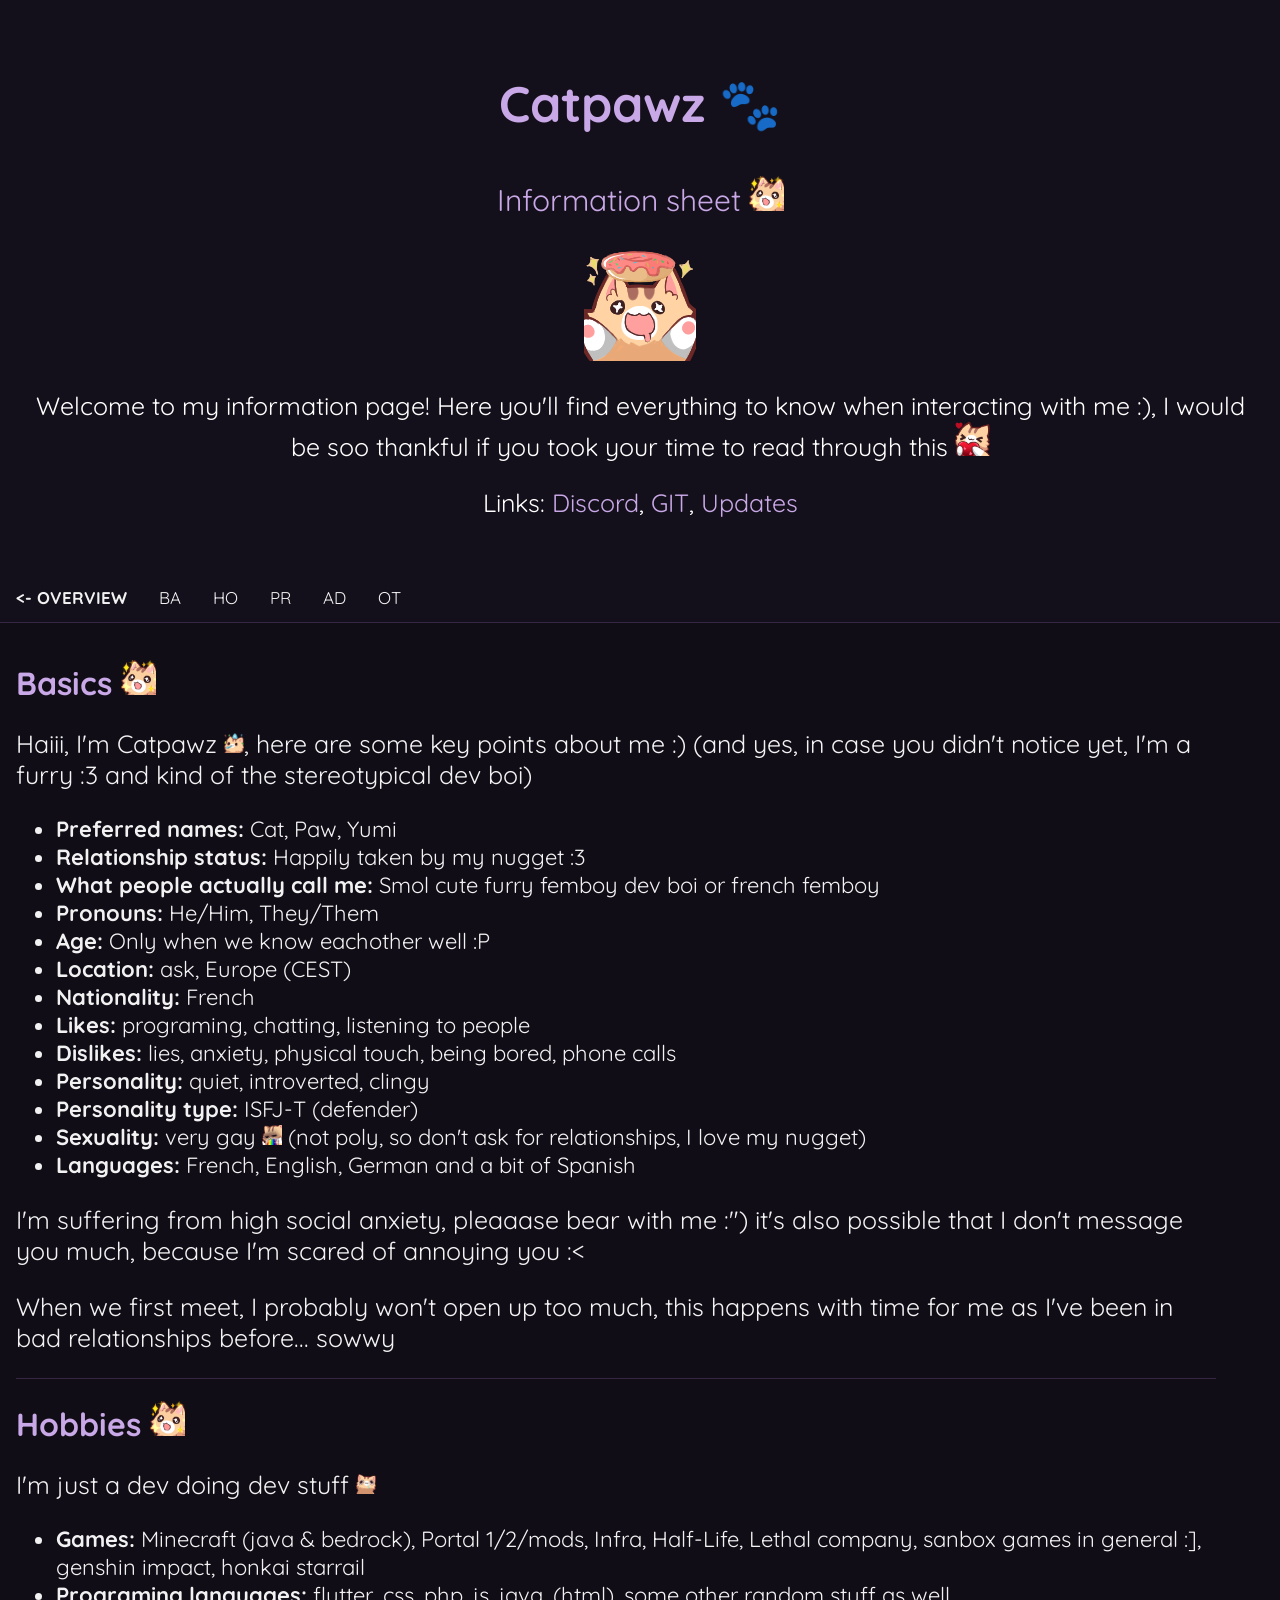
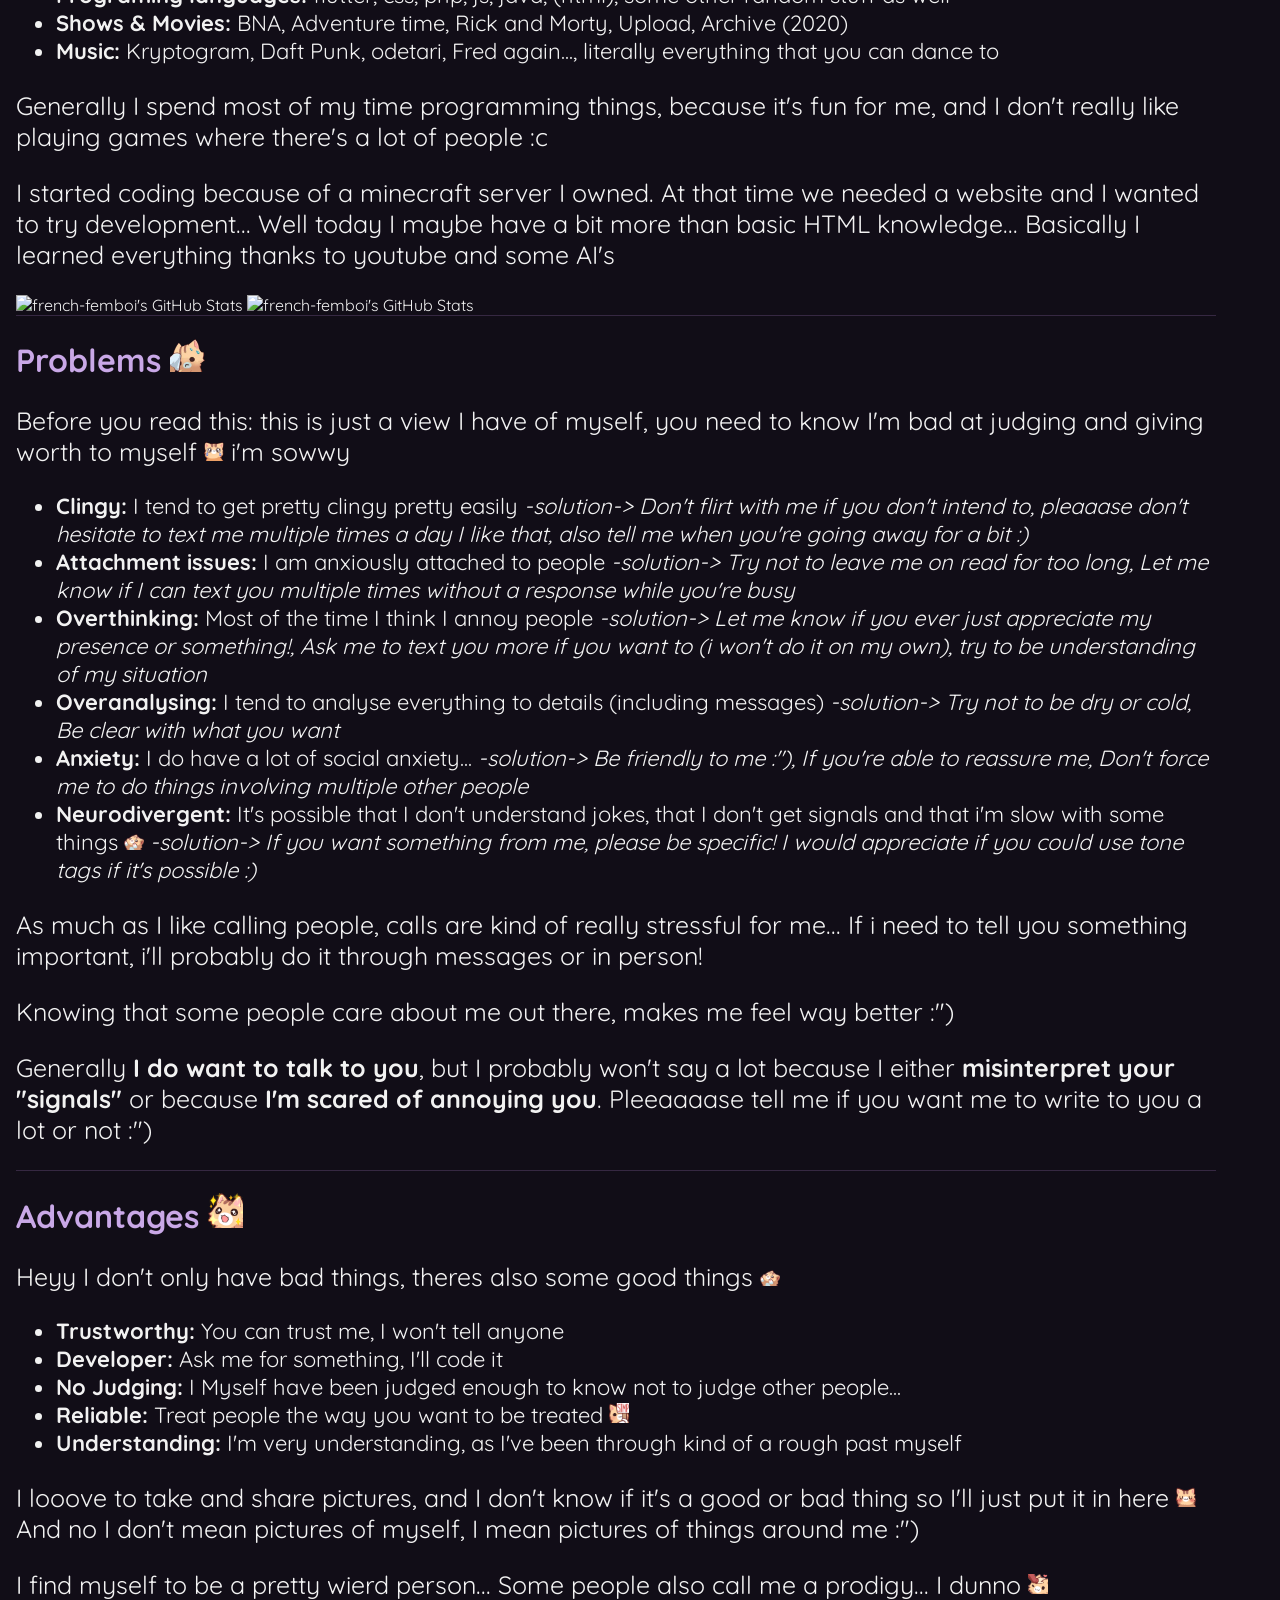
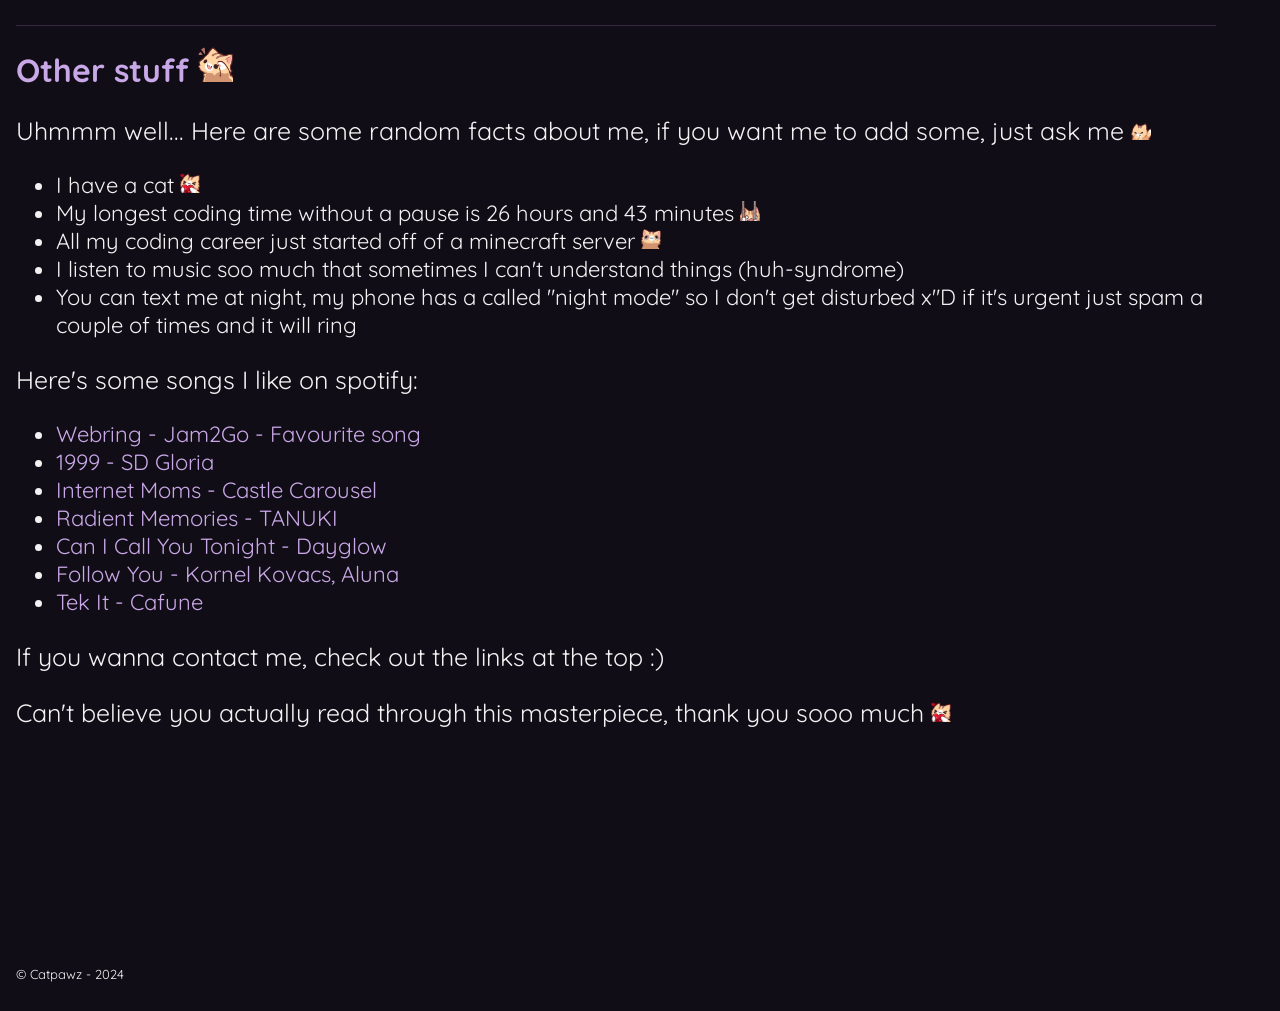
==== commit 4dbd85c1: "added github stats" ====
--- a/info/index.html
+++ b/info/index.html
@@ -115,7 +115,10 @@
                 <li><b>Music:</b> Kryptogram, Daft Punk, odetari, Fred again..., literally everything that you can dance to</li>
             </ul>
             <p>Generally I spend most of my time programming things, because it's fun for me, and I don't really like playing games where there's a lot of people :c</p>
+            
             <p>I started coding because of a minecraft server I owned. At that time we needed a website and I wanted to try development... Well today I maybe have a bit more than basic HTML knowledge... Basically I learned everything thanks to youtube and some AI's</p>
+            <img src="https://github-readme-stats.vercel.app/api?username=french-femboi&theme=vue-dark&show_icons=true&hide_border=true&count_private=true" alt="french-femboi's GitHub Stats" />
+            <img src="https://github-readme-streak-stats.herokuapp.com/?user=french-femboi&theme=vue-dark&hide_border=true" alt="french-femboi's GitHub Stats" />
         </div>
 
         <div class="container bbottom animate__animated animate__fadeIn" id="problems">
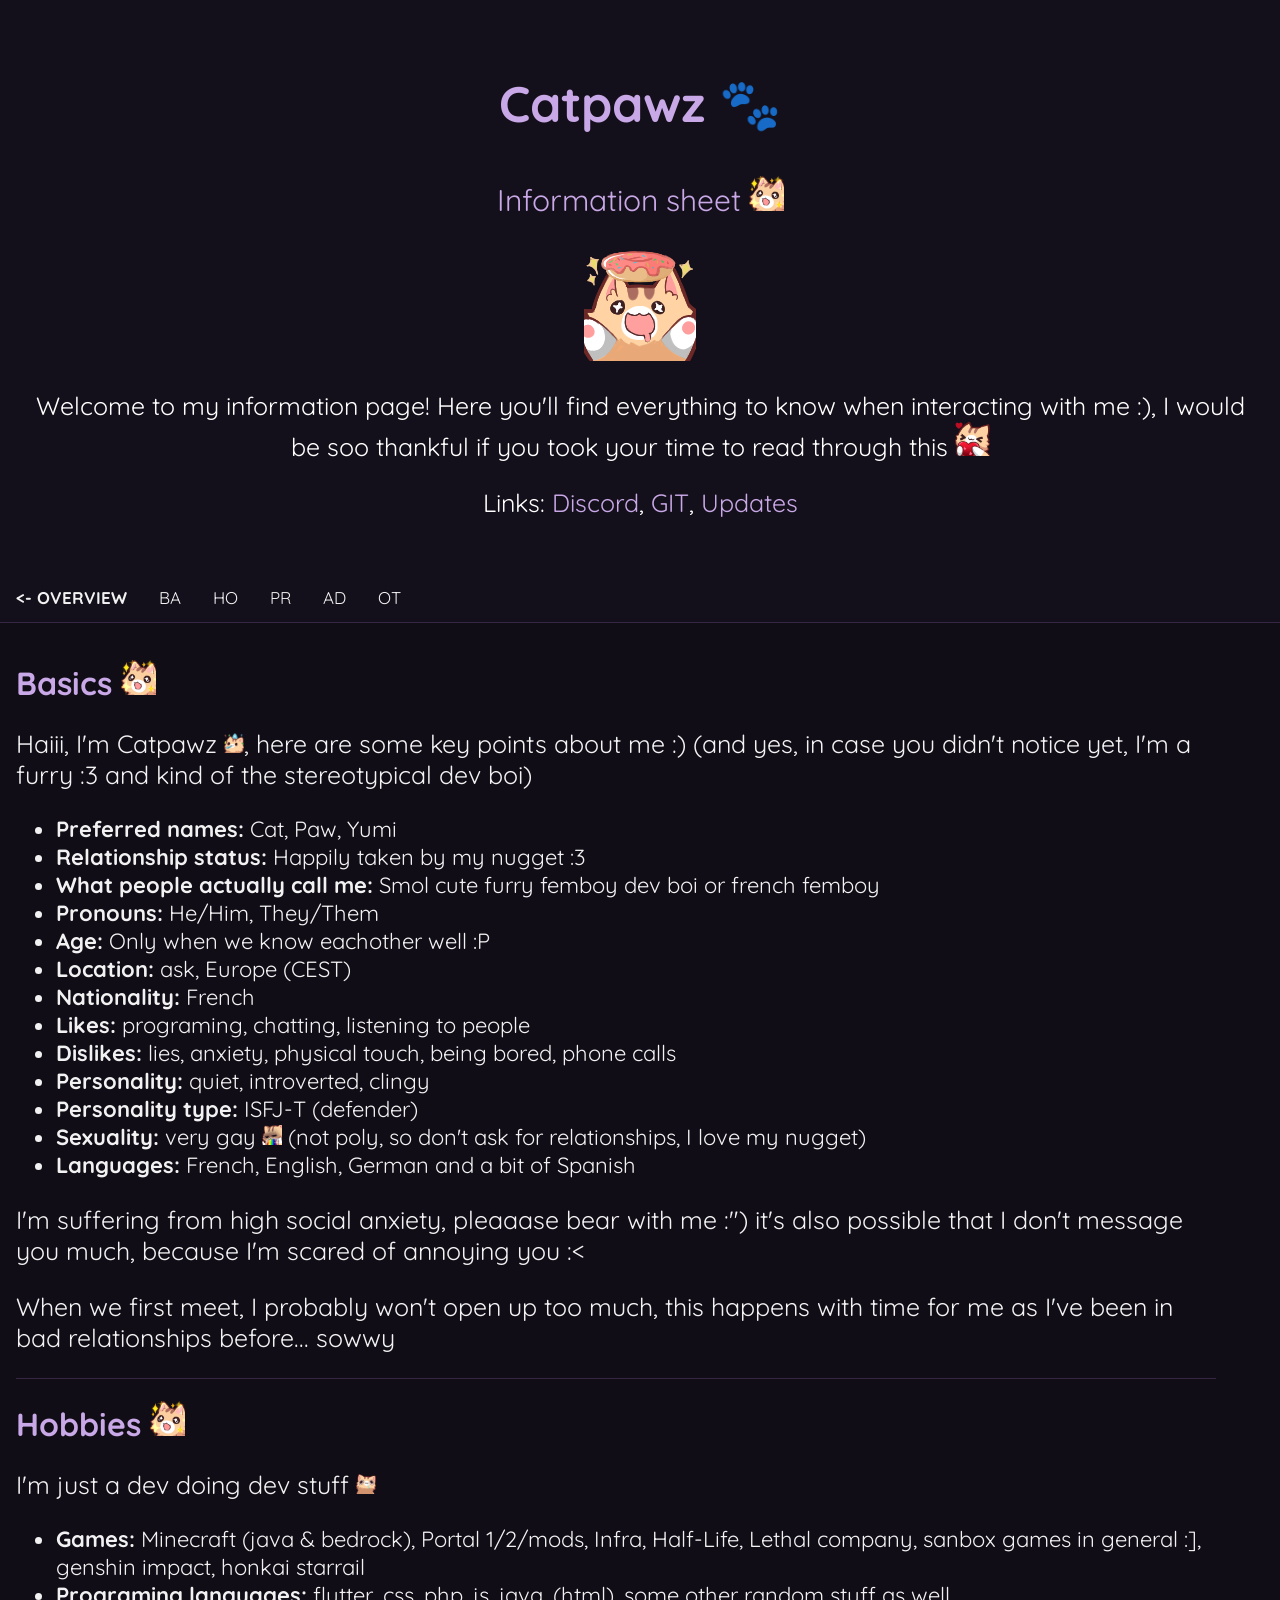
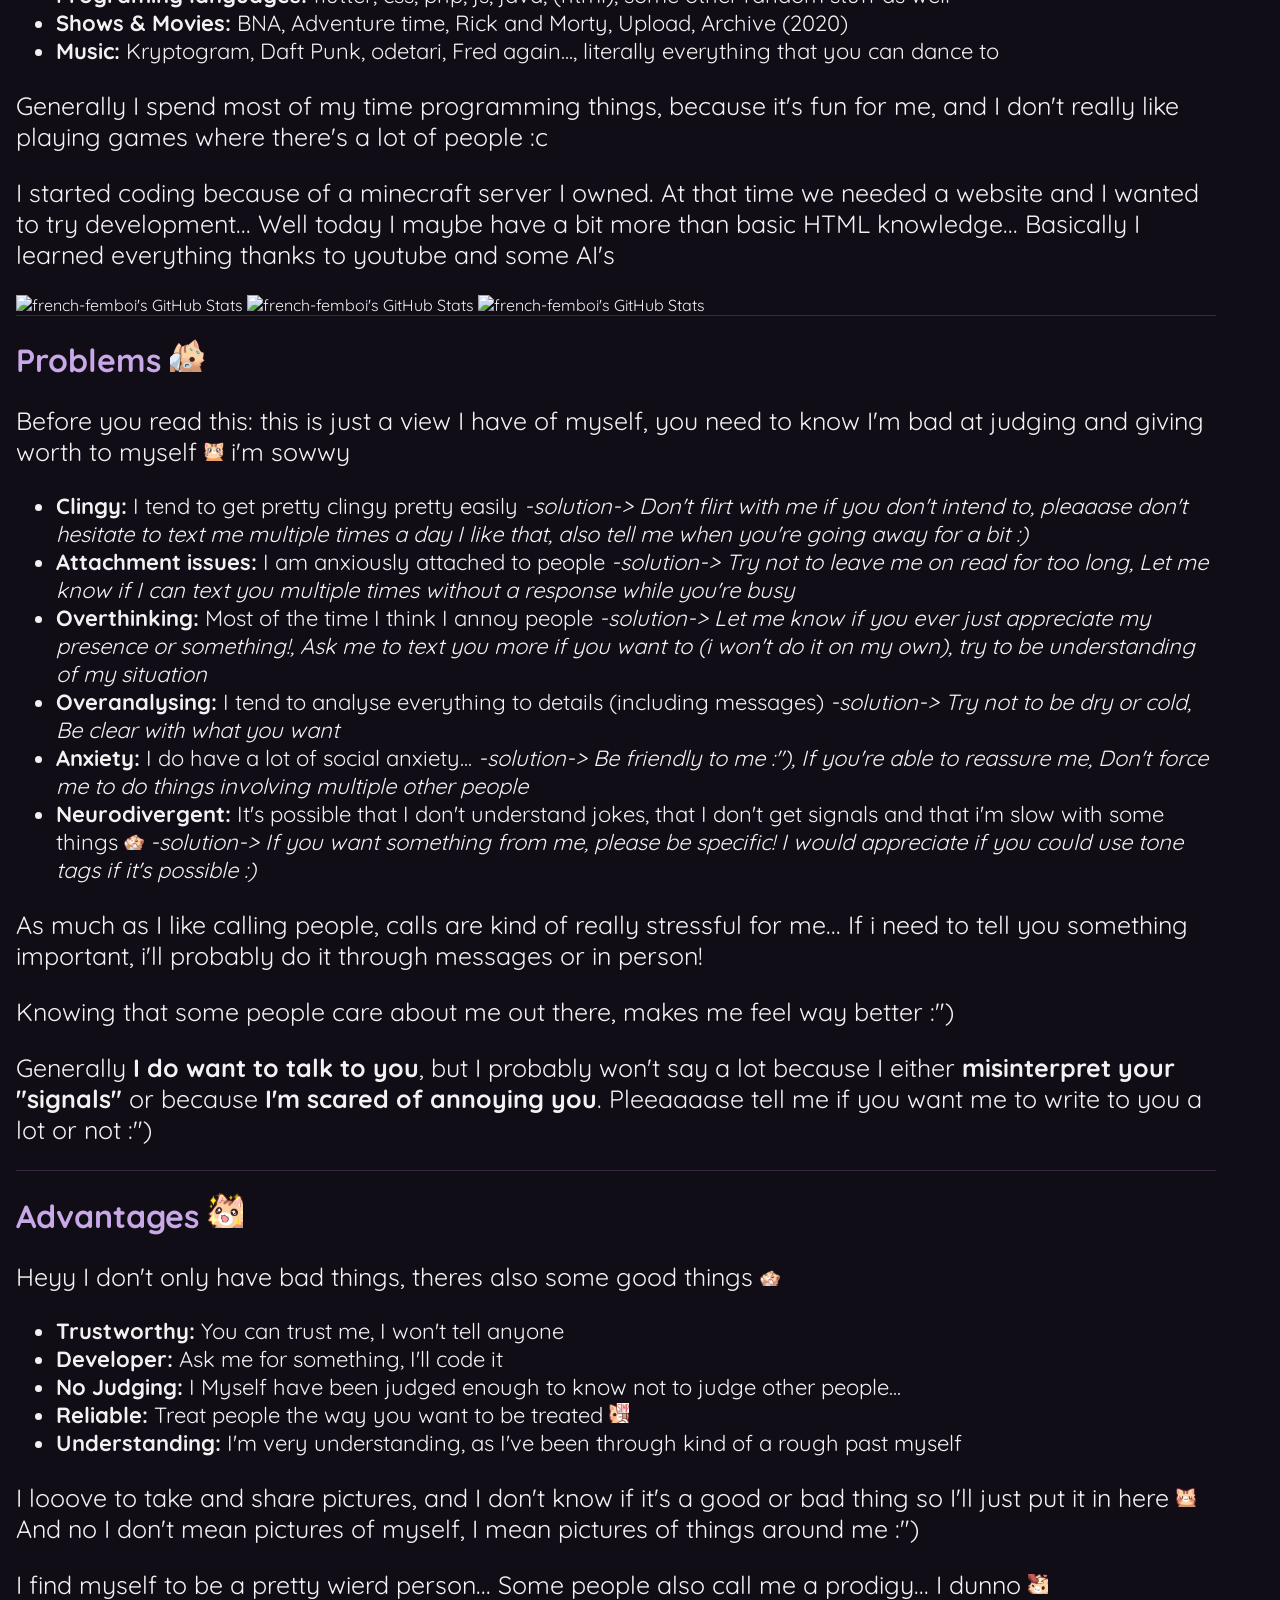
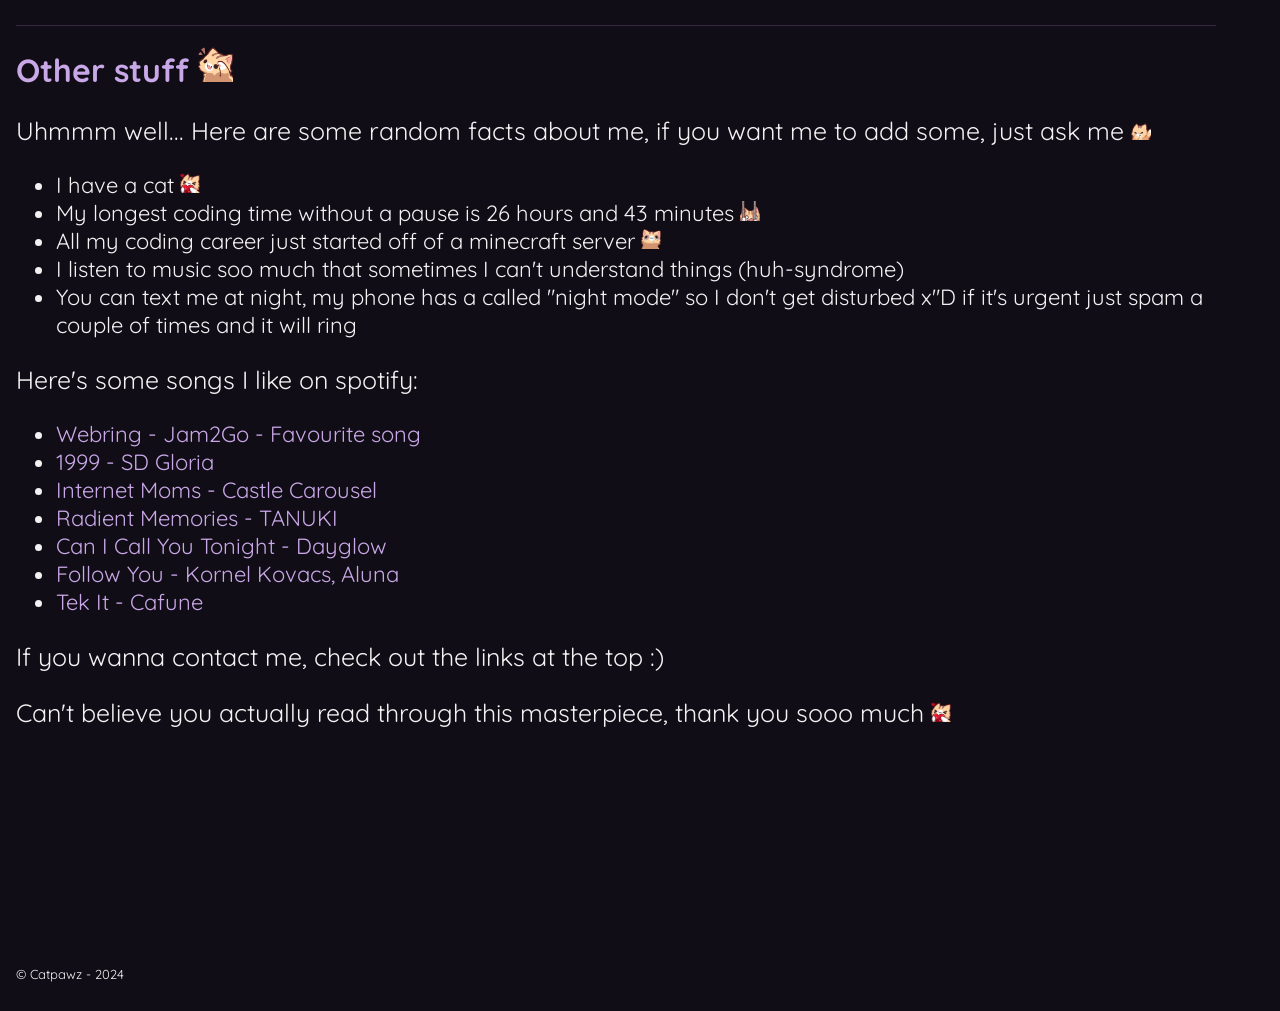
==== commit c4bc4527: "added one more statistic" ====
--- a/info/index.html
+++ b/info/index.html
@@ -119,6 +119,7 @@
             <p>I started coding because of a minecraft server I owned. At that time we needed a website and I wanted to try development... Well today I maybe have a bit more than basic HTML knowledge... Basically I learned everything thanks to youtube and some AI's</p>
             <img src="https://github-readme-stats.vercel.app/api?username=french-femboi&theme=vue-dark&show_icons=true&hide_border=true&count_private=true" alt="french-femboi's GitHub Stats" />
             <img src="https://github-readme-streak-stats.herokuapp.com/?user=french-femboi&theme=vue-dark&hide_border=true" alt="french-femboi's GitHub Stats" />
+            <img src="https://github-readme-stats.vercel.app/api/top-langs/?username=french-femboi&theme=vue-dark&show_icons=true&hide_border=true&layout=compact" alt="french-femboi's GitHub Stats" />
         </div>
 
         <div class="container bbottom animate__animated animate__fadeIn" id="problems">
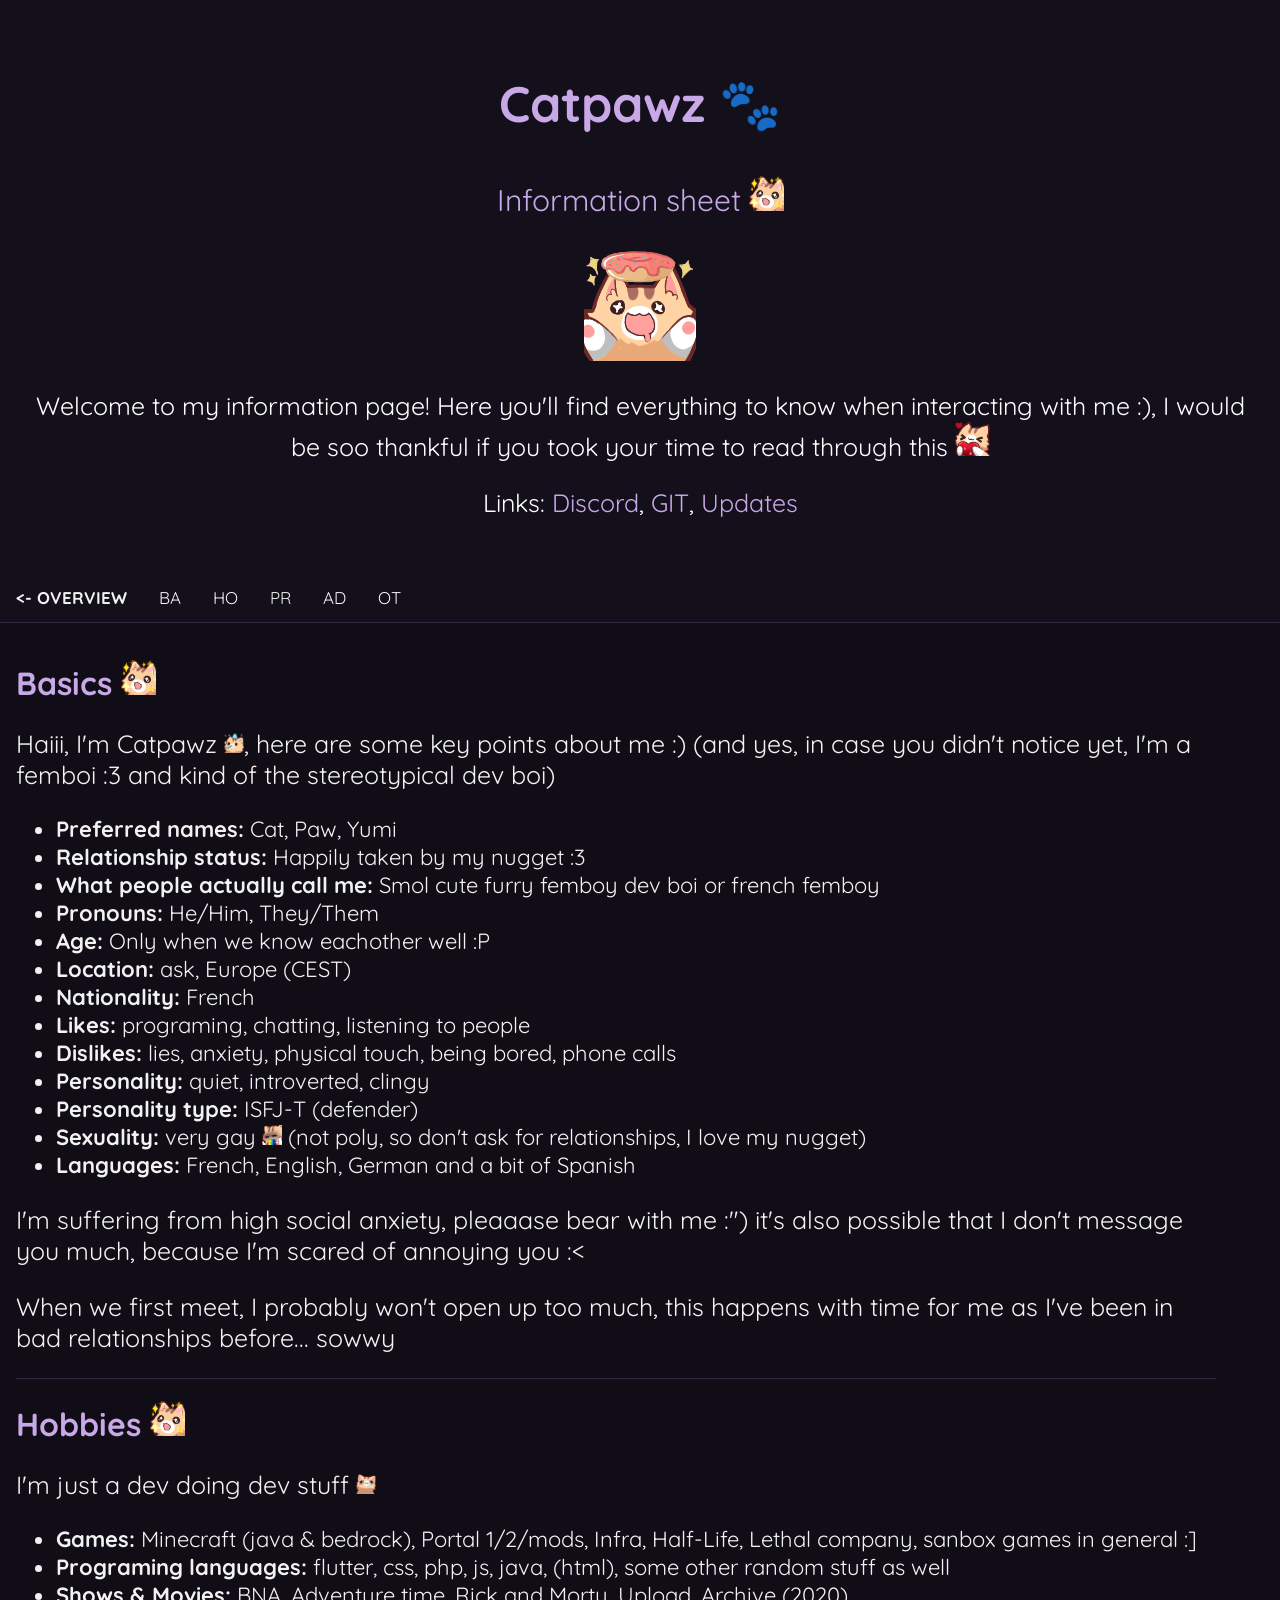
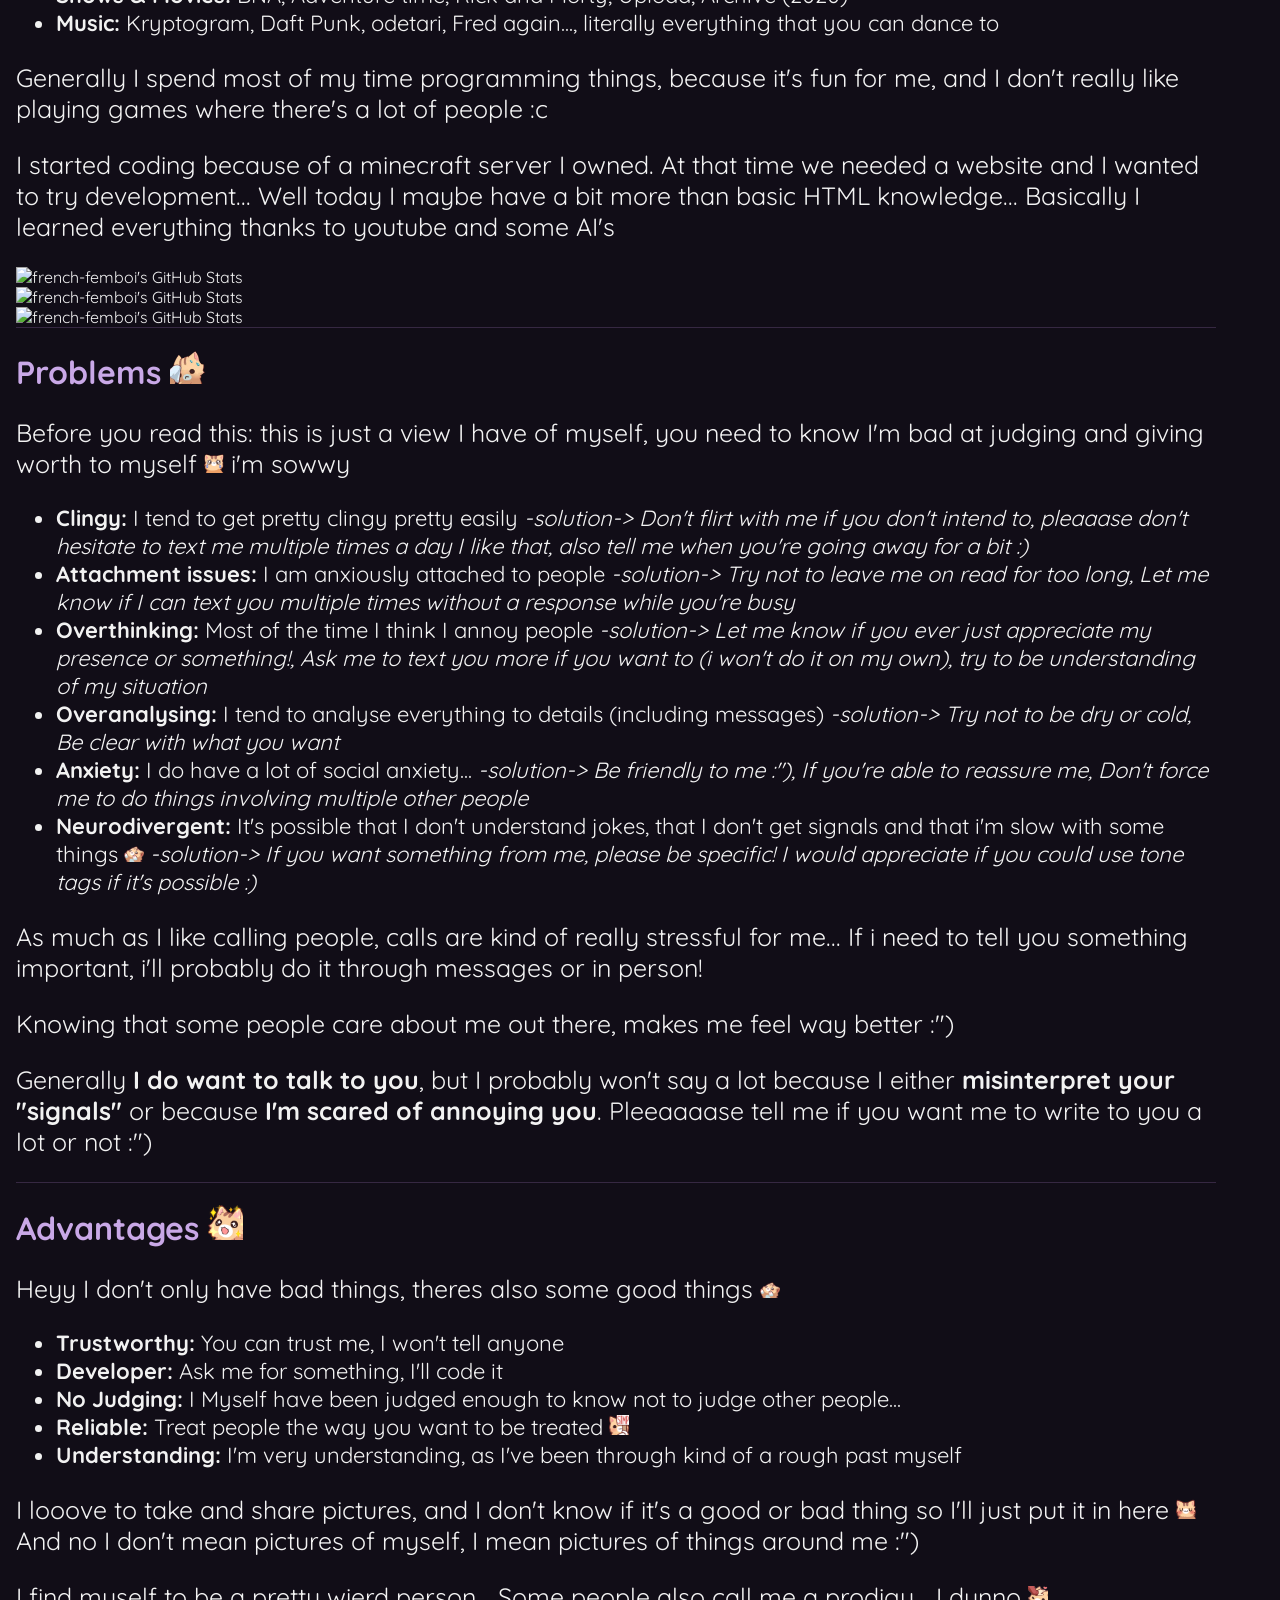
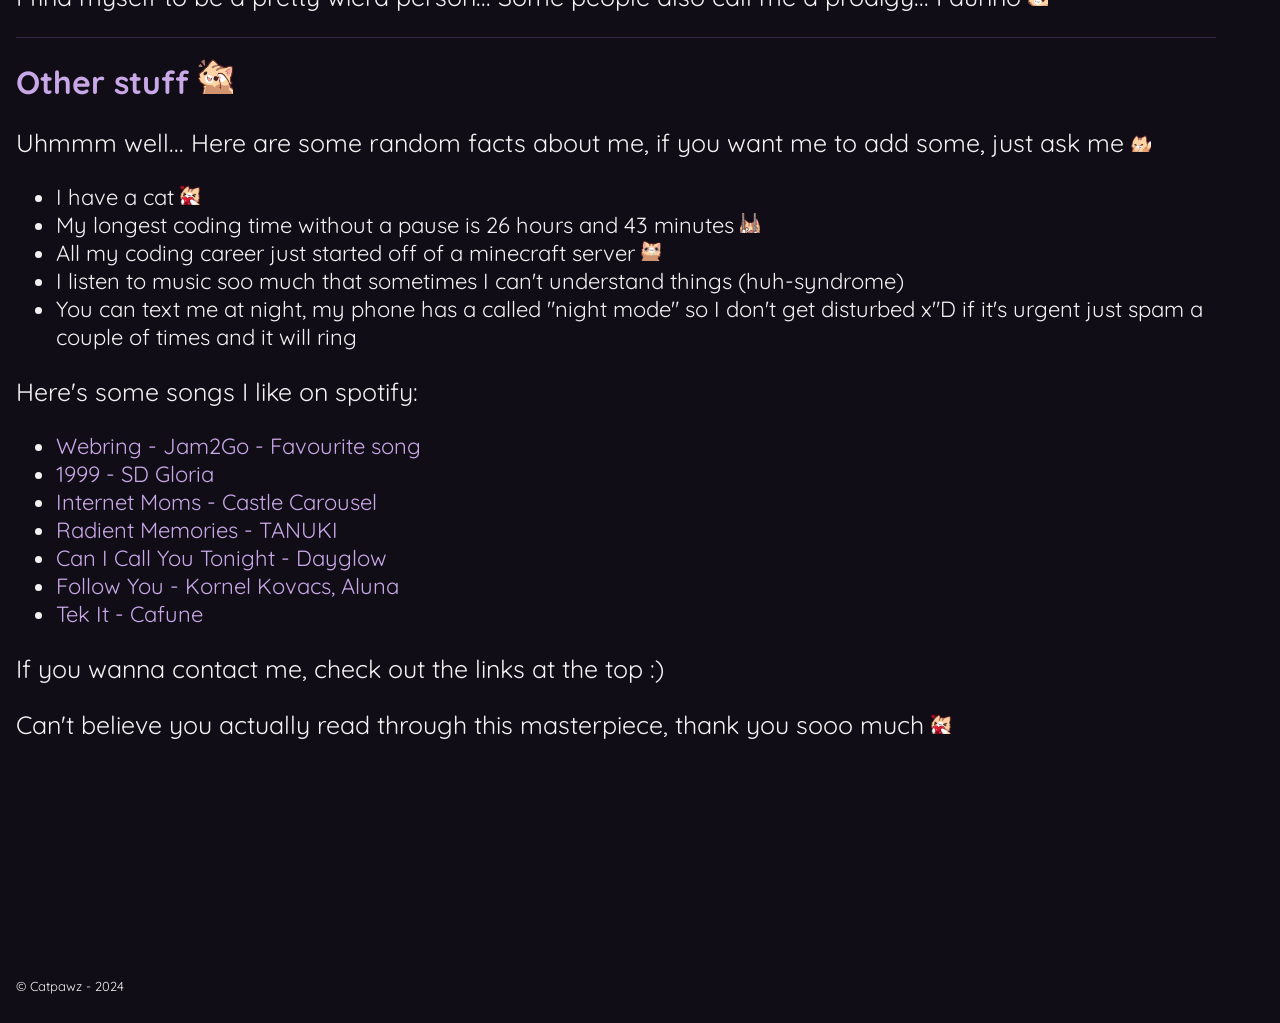
==== commit 3f909618: "Update personal information and remove broken links" ====
--- a/info/index.html
+++ b/info/index.html
@@ -83,7 +83,7 @@
     <div class="content">
         <div class="container bbottom animate__animated animate__fadeIn" id="basics">
             <h1>Basics <img class="emoji2" src="nekopack/neko_whoah.png"/></h1>
-            <p>Haiii, I'm Catpawz <img class="emoji" src="nekopack/neko_party.png"/>, here are some key points about me :) (and yes, in case you didn't notice yet, I'm a furry :3 and kind of the stereotypical dev boi)</p>
+            <p>Haiii, I'm Catpawz <img class="emoji" src="nekopack/neko_party.png"/>, here are some key points about me :) (and yes, in case you didn't notice yet, I'm a femboi :3 and kind of the stereotypical dev boi)</p>
             <ul>
                 <li><b>Preferred names:</b> Cat, Paw, Yumi</li>
                 <li><b>Relationship status:</b> Happily taken by my nugget :3</li>
@@ -109,7 +109,7 @@
             <h1>Hobbies <img class="emoji2" src="nekopack/neko_whoah.png"/></h1>
             <p>I'm just a dev doing dev stuff <img class="emoji" src="nekopack/neko_bobo.png"/></p>
             <ul>
-                <li><b>Games:</b> Minecraft (java & bedrock), Portal 1/2/mods, Infra, Half-Life, Lethal company, sanbox games in general :], genshin impact, honkai starrail</li>
+                <li><b>Games:</b> Minecraft (java & bedrock), Portal 1/2/mods, Infra, Half-Life, Lethal company, sanbox games in general :]</li>
                 <li><b>Programing languages:</b> flutter, css, php, js, java, (html), some other random stuff as well</li>
                 <li><b>Shows & Movies:</b> BNA, Adventure time, Rick and Morty, Upload, Archive (2020)</li>
                 <li><b>Music:</b> Kryptogram, Daft Punk, odetari, Fred again..., literally everything that you can dance to</li>
@@ -117,9 +117,9 @@
             <p>Generally I spend most of my time programming things, because it's fun for me, and I don't really like playing games where there's a lot of people :c</p>
             
             <p>I started coding because of a minecraft server I owned. At that time we needed a website and I wanted to try development... Well today I maybe have a bit more than basic HTML knowledge... Basically I learned everything thanks to youtube and some AI's</p>
-            <img src="https://github-readme-stats.vercel.app/api?username=french-femboi&theme=vue-dark&show_icons=true&hide_border=true&count_private=true" alt="french-femboi's GitHub Stats" />
-            <img src="https://github-readme-streak-stats.herokuapp.com/?user=french-femboi&theme=vue-dark&hide_border=true" alt="french-femboi's GitHub Stats" />
-            <img src="https://github-readme-stats.vercel.app/api/top-langs/?username=french-femboi&theme=vue-dark&show_icons=true&hide_border=true&layout=compact" alt="french-femboi's GitHub Stats" />
+            <img src="https://github-readme-stats.vercel.app/api?username=french-femboi&theme=vue-dark&show_icons=true&hide_border=true&count_private=true" alt="french-femboi's GitHub Stats" /><br>
+            <img src="https://github-readme-streak-stats.herokuapp.com/?user=french-femboi&theme=vue-dark&hide_border=true" alt="french-femboi's GitHub Stats" /><br>
+            <img src="https://github-readme-stats.vercel.app/api/top-langs/?username=french-femboi&theme=vue-dark&show_icons=true&hide_border=true&layout=compact" alt="french-femboi's GitHub Stats" /><br>
         </div>
 
         <div class="container bbottom animate__animated animate__fadeIn" id="problems">
